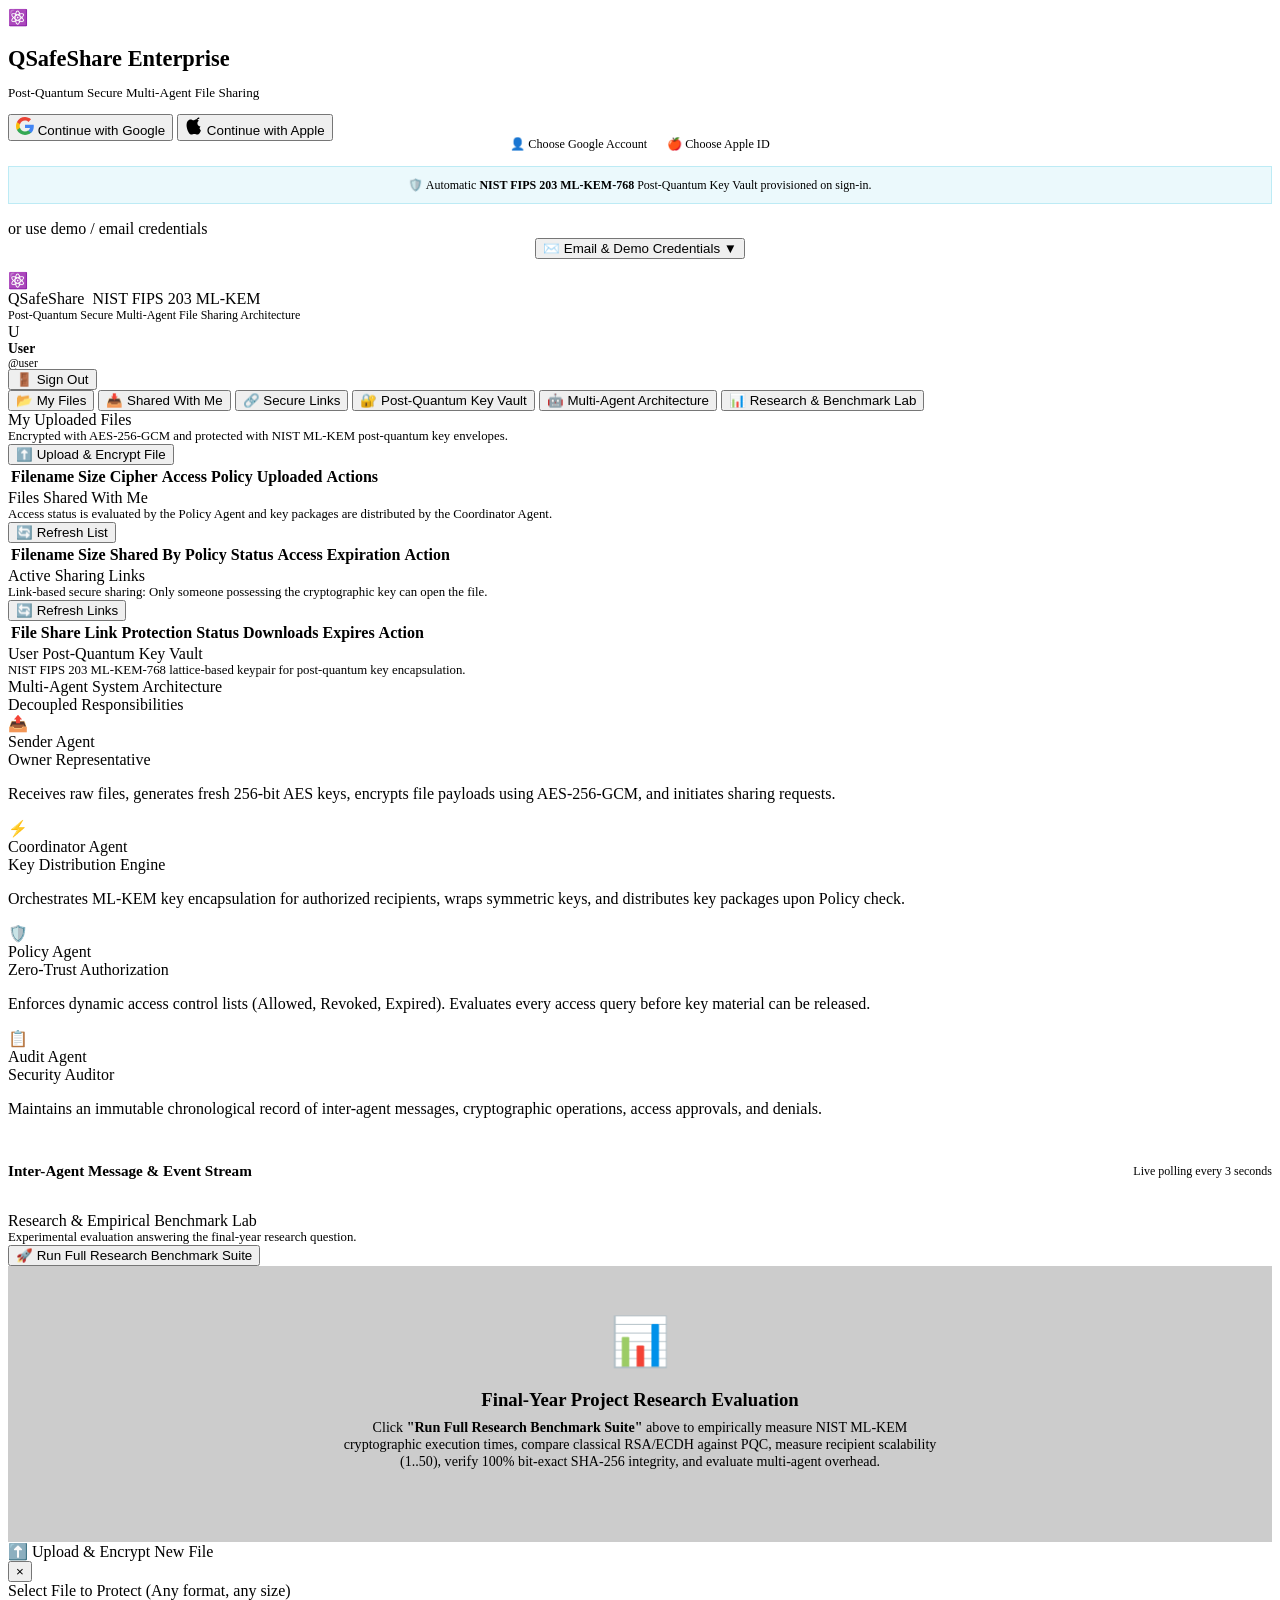
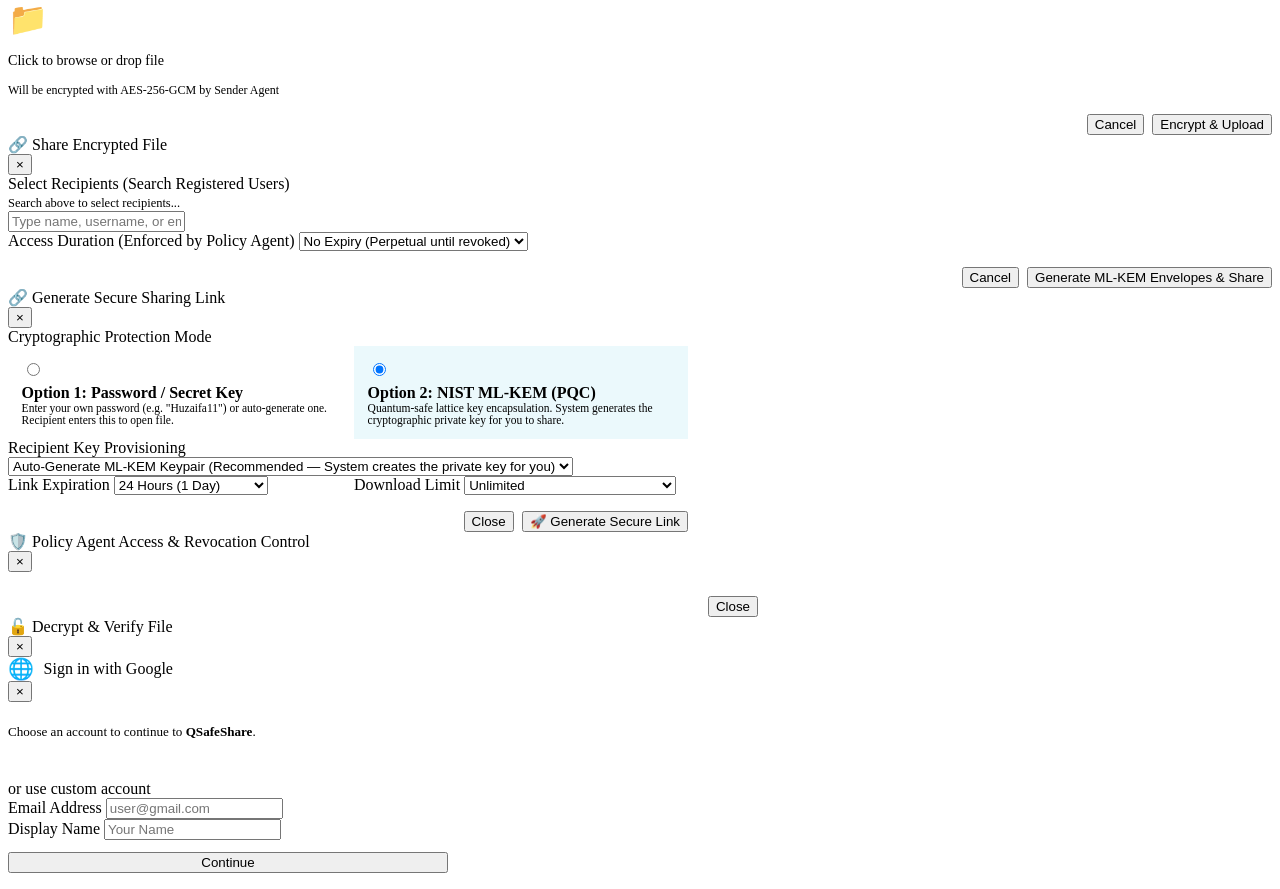
==== app/static/index.html @ 1618ec72 "feat: QSafeShare with Post-Quantum ML-KEM, Google & Apple Auth, and Vercel support" ====
<!DOCTYPE html>
<html lang="en">
<head>
  <meta charset="UTF-8">
  <meta name="viewport" content="width=device-width, initial-scale=1.0">
  <title>QSafeShare — Post-Quantum Secure Multi-Agent File Sharing</title>
  <link rel="stylesheet" href="/static/css/style.css">
  <link rel="preconnect" href="https://fonts.googleapis.com">
  <link rel="preconnect" href="https://fonts.gstatic.com" crossorigin>
  <link href="https://fonts.googleapis.com/css2?family=Inter:wght@400;500;600;700&family=JetBrains+Mono:wght@400;500;700&display=swap" rel="stylesheet">
</head>
<body>

  <!-- Toast Notification Container -->
  <div id="toastContainer" class="toast-container"></div>

  <!-- Real-World Authentication Modal / Screen -->
  <div id="authOverlay" class="auth-overlay">
    <div class="auth-card">
      <div class="auth-header">
        <div class="auth-brand-icon">⚛️</div>
        <h2 style="font-size:1.4rem; font-weight:700; margin-bottom:0.25rem;">QSafeShare Enterprise</h2>
        <p style="font-size:0.82rem; color:var(--text-dim);">Post-Quantum Secure Multi-Agent File Sharing</p>
      </div>

      <!-- Primary Authentication: Google & Apple Sign-In -->
      <div class="oauth-buttons">
        <button type="button" class="btn-oauth btn-google" id="btnGoogleSignIn" onclick="handleDirectOAuth('google')">
          <svg width="18" height="18" viewBox="0 0 24 24">
            <path fill="#4285F4" d="M23.745 12.27c0-.7-.06-1.4-.19-2.07H12v4.51h6.6c-.29 1.52-1.14 2.82-2.4 3.68v3.05h3.88c2.27-2.09 3.665-5.17 3.665-9.17z"/>
            <path fill="#34A853" d="M12 24c3.24 0 5.95-1.08 7.93-2.91l-3.88-3.05c-1.08.72-2.45 1.16-4.05 1.16-3.12 0-5.77-2.1-6.72-4.93H1.25v3.15C3.26 21.36 7.33 24 12 24z"/>
            <path fill="#FBBC05" d="M5.28 14.27c-.25-.72-.38-1.49-.38-2.27s.13-1.55.38-2.27V6.58H1.25C.45 8.18 0 9.98 0 12s.45 3.82 1.25 5.42l4.03-3.15z"/>
            <path fill="#EA4335" d="M12 4.75c1.77 0 3.35.61 4.6 1.8l3.42-3.42C17.95 1.19 15.24 0 12 0 7.33 0 3.26 2.64 1.25 6.58l4.03 3.15c.95-2.83 3.6-4.98 6.72-4.98z"/>
          </svg>
          <span>Continue with Google</span>
        </button>

        <button type="button" class="btn-oauth btn-apple" id="btnAppleSignIn" onclick="handleDirectOAuth('apple')">
          <svg width="18" height="18" viewBox="0 0 170 170" fill="currentColor">
            <path d="M150.37 130.25c-2.45 5.66-5.35 10.87-8.71 15.66-4.58 6.53-8.33 11.05-11.22 13.56-4.48 4.12-9.28 6.23-14.42 6.35-3.69 0-8.14-1.05-13.32-3.18-5.19-2.12-9.97-3.17-14.34-3.17-4.58 0-9.49 1.05-14.75 3.17-5.26 2.13-9.5 3.24-12.74 3.35-4.35.13-9.16-1.9-14.42-6.08-3.7-3.05-7.62-7.85-11.77-14.4-6.41-10.13-11.36-21.57-14.85-34.33-3.48-12.75-5.23-24.81-5.23-36.19 0-14.7 3.59-26.87 10.77-36.5 7.18-9.63 16.32-14.51 27.42-14.64 4.58 0 9.8 1.2 15.67 3.6 5.88 2.4 9.47 3.66 10.78 3.78 1.74-.24 5.56-1.58 11.46-4.02 5.9-2.44 10.7-3.54 14.41-3.3 10.66.44 19.34 4.3 26.04 11.58-9.37 5.66-14.06 13.72-14.06 24.18 0 7.73 2.72 14.26 8.17 19.6 5.44 5.34 12.08 8.38 19.92 9.14-2.18 6.53-4.9 13.06-8.16 19.6zm-29.62-111.97c0 4.9-1.31 9.7-3.92 14.4-2.61 4.7-6.2 8.4-10.77 11.1-1.31-4.47-1.42-8.93-.33-13.39 1.1-4.46 3.16-8.71 6.1-12.74 3.05-4.14 6.64-7.29 10.78-9.47 4.14-2.18 8.05-3.37 11.75-3.59.54 4.47.54 9.03-.33 13.69z"/>
          </svg>
          <span>Continue with Apple</span>
        </button>
      </div>

      <div id="oauthMainStatus" style="display:none; font-size:0.8rem; text-align:center; margin-bottom:0.75rem; padding:0.4rem; border-radius:var(--radius-sm); background:rgba(6, 182, 212, 0.1);"></div>

      <div style="display:flex; justify-content:center; gap:1.25rem; font-size:0.76rem; margin-top:-0.25rem; margin-bottom:0.9rem;">
        <a href="javascript:void(0)" onclick="openOAuthModal('google')" style="color:var(--text-dim); text-decoration:none; border-bottom:1px dotted var(--text-dim);">👤 Choose Google Account</a>
        <a href="javascript:void(0)" onclick="openOAuthModal('apple')" style="color:var(--text-dim); text-decoration:none; border-bottom:1px dotted var(--text-dim);">🍎 Choose Apple ID</a>
      </div>

      <div style="background:rgba(6, 182, 212, 0.08); border:1px solid rgba(6, 182, 212, 0.2); border-radius:var(--radius-sm); padding:0.65rem; margin-bottom:1rem; font-size:0.75rem; color:var(--text-muted); text-align:center;">
        🛡️ Automatic <strong>NIST FIPS 203 ML-KEM-768</strong> Post-Quantum Key Vault provisioned on sign-in.
      </div>

      <div class="auth-divider">
        <span>or use demo / email credentials</span>
      </div>

      <div style="text-align:center; margin-bottom:0.75rem;">
        <button type="button" class="btn btn-secondary btn-sm" id="toggleEmailAuthBtn" onclick="toggleEmailAuthSection()">
          ✉️ Email & Demo Credentials ▼
        </button>
      </div>

      <!-- Collapsible Email / Demo Login Section -->
      <div id="emailAuthSection" style="display:none;">
        <div class="auth-tabs">
          <button type="button" class="auth-tab-btn active" id="authTabSignIn">Sign In</button>
          <button type="button" class="auth-tab-btn" id="authTabSignUp">Create Account</button>
        </div>

        <!-- Sign In Form -->
        <form id="signInForm">
          <div class="form-group">
            <label>Username or Email</label>
            <input type="text" id="loginUsername" class="form-control" placeholder="e.g. alice or user@domain.com" required autocomplete="username">
          </div>
          <div class="form-group">
            <label>Password</label>
            <input type="password" id="loginPassword" class="form-control" placeholder="••••••••••••" required autocomplete="current-password">
          </div>
          <div id="signInError" style="margin-bottom:1rem; font-size:0.82rem;"></div>
          <button type="submit" class="btn btn-primary" style="width:100%;">
            Sign In to Workspace
          </button>
        </form>

        <!-- Sign Up Form -->
        <form id="signUpForm" style="display:none;">
          <div class="form-group">
            <label>Full Name</label>
            <input type="text" id="regFullName" class="form-control" placeholder="e.g. Sarah Connor" required autocomplete="name">
          </div>
          <div class="form-group">
            <label>Username</label>
            <input type="text" id="regUsername" class="form-control" placeholder="e.g. sconnor" required autocomplete="username">
          </div>
          <div class="form-group">
            <label>Work Email</label>
            <input type="email" id="regEmail" class="form-control" placeholder="e.g. sarah@cyberdyne.org" required autocomplete="email">
          </div>
          <div class="form-group">
            <label>Password (Min. 6 characters)</label>
            <input type="password" id="regPassword" class="form-control" placeholder="••••••••••••" required autocomplete="new-password" minlength="6">
          </div>
          <div id="signUpError" style="margin-bottom:1rem; font-size:0.82rem;"></div>
          <button type="submit" class="btn btn-primary" style="width:100%;">
            Register & Generate PQ Keypair
          </button>
        </form>
      </div>
    </div>
  </div>

  <!-- Top Navigation Header -->
  <header>
    <div class="header-container">
      <div class="brand">
        <div class="brand-icon">⚛️</div>
        <div>
          <div style="display:flex; align-items:center; gap:0.5rem;">
            <span class="brand-title">QSafeShare</span>
            <span class="brand-badge">NIST FIPS 203 ML-KEM</span>
          </div>
          <div style="font-size:0.75rem; color:var(--text-dim);">Post-Quantum Secure Multi-Agent File Sharing Architecture</div>
        </div>
      </div>

      <div class="user-controls">
        <div class="user-profile-badge">
          <div class="user-avatar" id="activeAvatar">U</div>
          <div>
            <div style="font-weight:700; font-size:0.85rem;" id="activeUserName">User</div>
            <div style="font-size:0.72rem; color:var(--pqc-cyan);" id="activeUserRole">@user</div>
          </div>
        </div>
        <button class="btn btn-secondary btn-sm" id="btnSignOut" title="Sign out of current account">
          🚪 Sign Out
        </button>
      </div>
    </div>
  </header>

  <!-- Main Navigation Tabs -->
  <nav class="main-nav">
    <button class="nav-tab active" data-tab="my-files">
      📂 My Files
    </button>
    <button class="nav-tab" data-tab="shared-files">
      📥 Shared With Me
    </button>
    <button class="nav-tab" data-tab="active-links">
      🔗 Secure Links
    </button>
    <button class="nav-tab" data-tab="key-vault">
      🔐 Post-Quantum Key Vault
    </button>
    <button class="nav-tab" data-tab="agents">
      🤖 Multi-Agent Architecture
    </button>
    <button class="nav-tab" data-tab="benchmarks">
      📊 Research & Benchmark Lab
    </button>
  </nav>

  <!-- Main Container -->
  <main class="container">

    <!-- Tab 1: My Files -->
    <section class="tab-pane active" id="tab-my-files">
      <div class="card">
        <div class="card-header">
          <div>
            <div class="card-title">My Uploaded Files</div>
            <div style="font-size:0.8rem; color:var(--text-dim);">Encrypted with AES-256-GCM and protected with NIST ML-KEM post-quantum key envelopes.</div>
          </div>
          <button class="btn btn-primary" onclick="openUploadModal()">
            <span>⬆️</span> Upload & Encrypt File
          </button>
        </div>

        <div class="table-responsive">
          <table class="data-table">
            <thead>
              <tr>
                <th>Filename</th>
                <th>Size</th>
                <th>Cipher</th>
                <th>Access Policy</th>
                <th>Uploaded</th>
                <th>Actions</th>
              </tr>
            </thead>
            <tbody id="ownedFilesTableBody">
              <!-- Dynamically populated -->
            </tbody>
          </table>
        </div>
      </div>
    </section>

    <!-- Tab 2: Shared With Me -->
    <section class="tab-pane" id="tab-shared-files">
      <div class="card">
        <div class="card-header">
          <div>
            <div class="card-title">Files Shared With Me</div>
            <div style="font-size:0.8rem; color:var(--text-dim);">Access status is evaluated by the Policy Agent and key packages are distributed by the Coordinator Agent.</div>
          </div>
          <button class="btn btn-secondary btn-sm" onclick="loadSharedFiles()">
            🔄 Refresh List
          </button>
        </div>

        <div class="table-responsive">
          <table class="data-table">
            <thead>
              <tr>
                <th>Filename</th>
                <th>Size</th>
                <th>Shared By</th>
                <th>Policy Status</th>
                <th>Access Expiration</th>
                <th>Action</th>
              </tr>
            </thead>
            <tbody id="sharedFilesTableBody">
              <!-- Dynamically populated -->
            </tbody>
          </table>
        </div>
      </div>
    </section>

    <!-- Tab: Secure Links -->
    <section class="tab-pane" id="tab-active-links">
      <div class="card">
        <div class="card-header">
          <div>
            <div class="card-title">Active Sharing Links</div>
            <div style="font-size:0.8rem; color:var(--text-dim);">Link-based secure sharing: Only someone possessing the cryptographic key can open the file.</div>
          </div>
          <button class="btn btn-secondary btn-sm" onclick="loadMyLinks()">
            🔄 Refresh Links
          </button>
        </div>

        <div class="table-responsive">
          <table class="data-table">
            <thead>
              <tr>
                <th>File</th>
                <th>Share Link</th>
                <th>Protection</th>
                <th>Status</th>
                <th>Downloads</th>
                <th>Expires</th>
                <th>Action</th>
              </tr>
            </thead>
            <tbody id="myLinksTableBody">
              <!-- Dynamically populated -->
            </tbody>
          </table>
        </div>
      </div>
    </section>

    <!-- Tab 3: Key Vault -->
    <section class="tab-pane" id="tab-key-vault">
      <div class="card">
        <div class="card-header">
          <div>
            <div class="card-title">User Post-Quantum Key Vault</div>
            <div style="font-size:0.8rem; color:var(--text-dim);">NIST FIPS 203 ML-KEM-768 lattice-based keypair for post-quantum key encapsulation.</div>
          </div>
        </div>

        <div id="vaultContentContainer">
          <!-- Populated by crypto_vault.js -->
        </div>
      </div>
    </section>

    <!-- Tab 4: Multi-Agent Architecture -->
    <section class="tab-pane" id="tab-agents">
      <div class="card">
        <div class="card-header">
          <div class="card-title">Multi-Agent System Architecture</div>
          <span class="badge badge-pqc">Decoupled Responsibilities</span>
        </div>

        <!-- 4 Agent Nodes Visualizer -->
        <div class="agent-flow">
          <!-- 1. Sender Agent -->
          <div class="agent-node agent-sender">
            <div class="agent-node-header">
              <div class="agent-avatar">📤</div>
              <div>
                <div class="agent-node-title">Sender Agent</div>
                <div class="agent-node-role">Owner Representative</div>
              </div>
            </div>
            <p>Receives raw files, generates fresh 256-bit AES keys, encrypts file payloads using AES-256-GCM, and initiates sharing requests.</p>
          </div>

          <!-- 2. Coordinator Agent -->
          <div class="agent-node agent-coord">
            <div class="agent-node-header">
              <div class="agent-avatar">⚡</div>
              <div>
                <div class="agent-node-title">Coordinator Agent</div>
                <div class="agent-node-role">Key Distribution Engine</div>
              </div>
            </div>
            <p>Orchestrates ML-KEM key encapsulation for authorized recipients, wraps symmetric keys, and distributes key packages upon Policy check.</p>
          </div>

          <!-- 3. Policy Agent -->
          <div class="agent-node agent-policy">
            <div class="agent-node-header">
              <div class="agent-avatar">🛡️</div>
              <div>
                <div class="agent-node-title">Policy Agent</div>
                <div class="agent-node-role">Zero-Trust Authorization</div>
              </div>
            </div>
            <p>Enforces dynamic access control lists (Allowed, Revoked, Expired). Evaluates every access query before key material can be released.</p>
          </div>

          <!-- 4. Audit Agent -->
          <div class="agent-node agent-audit">
            <div class="agent-node-header">
              <div class="agent-avatar">📋</div>
              <div>
                <div class="agent-node-title">Audit Agent</div>
                <div class="agent-node-role">Security Auditor</div>
              </div>
            </div>
            <p>Maintains an immutable chronological record of inter-agent messages, cryptographic operations, access approvals, and denials.</p>
          </div>
        </div>

        <!-- Live Inter-Agent Activity Stream -->
        <div style="margin-top:1.5rem;">
          <div style="display:flex; justify-content:space-between; align-items:center; margin-bottom:0.75rem;">
            <h4 style="font-size:0.95rem; font-weight:600;">Inter-Agent Message & Event Stream</h4>
            <span style="font-size:0.75rem; color:var(--text-dim);">Live polling every 3 seconds</span>
          </div>
          <div class="log-stream" id="liveAuditStream">
            <!-- Dynamically populated -->
          </div>
        </div>
      </div>
    </section>

    <!-- Tab 5: Research & Benchmarks Lab -->
    <section class="tab-pane" id="tab-benchmarks">
      <div class="card">
        <div class="card-header">
          <div>
            <div class="card-title">Research & Empirical Benchmark Lab</div>
            <div style="font-size:0.8rem; color:var(--text-dim);">Experimental evaluation answering the final-year research question.</div>
          </div>
          <button class="btn btn-primary" id="btnRunAllBenchmarks" onclick="BenchmarkModule.runAllExperiments()">
            🚀 Run Full Research Benchmark Suite
          </button>
        </div>

        <div id="benchmarkResultsArea">
          <div style="text-align:center; padding:3rem; background:rgba(0,0,0,0.2); border-radius:var(--radius-md);">
            <div style="font-size:3rem; margin-bottom:1rem;">📊</div>
            <h3 style="margin-bottom:0.5rem;">Final-Year Project Research Evaluation</h3>
            <p style="color:var(--text-muted); max-width:600px; margin:0 auto 1.5rem auto; font-size:0.88rem;">
              Click <strong>"Run Full Research Benchmark Suite"</strong> above to empirically measure NIST ML-KEM cryptographic execution times, compare classical RSA/ECDH against PQC, measure recipient scalability (1..50), verify 100% bit-exact SHA-256 integrity, and evaluate multi-agent overhead.
            </p>
          </div>
        </div>
      </div>
    </section>

  </main>

  <!-- Upload Modal -->
  <div class="modal-backdrop" id="uploadModal">
    <div class="modal">
      <div class="modal-header">
        <div class="modal-title">⬆️ Upload & Encrypt New File</div>
        <button class="close-btn">&times;</button>
      </div>
      <form id="uploadFileForm">
        <div class="form-group">
          <label>Select File to Protect (Any format, any size)</label>
          <div class="drop-zone" onclick="document.getElementById('fileInput').click()">
            <div style="font-size:2rem; margin-bottom:0.5rem;">📁</div>
            <p style="font-size:0.88rem; color:var(--text-main);">Click to browse or drop file</p>
            <p style="font-size:0.75rem; color:var(--text-dim);">Will be encrypted with AES-256-GCM by Sender Agent</p>
            <input type="file" id="fileInput" style="display:none;">
          </div>
        </div>
        <div id="uploadStatusMsg" style="margin-bottom:1rem; font-size:0.85rem;"></div>
        <div style="display:flex; justify-content:flex-end; gap:0.5rem;">
          <button type="button" class="btn btn-secondary modal-cancel">Cancel</button>
          <button type="submit" class="btn btn-primary">Encrypt & Upload</button>
        </div>
      </form>
    </div>
  </div>

  <!-- Share Modal with Real User Search -->
  <div class="modal-backdrop" id="shareModal">
    <div class="modal">
      <div class="modal-header">
        <div>
          <div class="modal-title">🔗 Share Encrypted File</div>
          <div style="font-size:0.78rem; color:var(--text-dim);" id="shareModalFileName"></div>
        </div>
        <button class="close-btn">&times;</button>
      </div>
      <form id="shareFileForm">
        <div class="form-group">
          <label>Select Recipients (Search Registered Users)</label>
          <div class="recipient-picker">
            <div class="recipient-tags" id="selectedRecipientTags">
              <span style="font-size:0.78rem; color:var(--text-dim);">Search above to select recipients...</span>
            </div>
            <input type="text" id="recipientSearchInput" class="form-control" placeholder="Type name, username, or email to search..." autocomplete="off">
            <div class="recipient-search-results" id="recipientSearchResults"></div>
          </div>
        </div>
        <div class="form-group">
          <label>Access Duration (Enforced by Policy Agent)</label>
          <select id="shareExpirySelect" class="form-control">
            <option value="">No Expiry (Perpetual until revoked)</option>
            <option value="1">1 Hour</option>
            <option value="24">24 Hours (1 Day)</option>
            <option value="72">3 Days (72 Hours)</option>
            <option value="168">7 Days (1 Week)</option>
            <option value="720">30 Days (1 Month)</option>
          </select>
        </div>
        <div id="shareStatusMsg" style="margin-bottom:1rem; font-size:0.85rem;"></div>
        <div style="display:flex; justify-content:flex-end; gap:0.5rem;">
          <button type="button" class="btn btn-secondary modal-cancel">Cancel</button>
          <button type="submit" class="btn btn-primary">Generate ML-KEM Envelopes & Share</button>
        </div>
      </form>
    </div>
  </div>

  <!-- Generate Secure Link Modal -->
  <div class="modal-backdrop" id="createLinkModal">
    <div class="modal" style="max-width:680px;">
      <div class="modal-header">
        <div>
          <div class="modal-title">🔗 Generate Secure Sharing Link</div>
          <div style="font-size:0.78rem; color:var(--text-dim);" id="createLinkFileName"></div>
        </div>
        <button class="close-btn">&times;</button>
      </div>
      <form id="createLinkForm">
        <div class="form-group">
          <label>Cryptographic Protection Mode</label>
          <div style="display:grid; grid-template-columns: 1fr 1fr; gap:0.75rem;">
            <label id="modeCardSecret" style="border:1px solid var(--border-color); border-radius:var(--radius-md); padding:0.85rem; cursor:pointer; background:var(--bg-secondary);">
              <input type="radio" name="linkProtectionMode" value="SECRET_KEY" onchange="toggleLinkProtectionMode(this.value)">
              <strong style="color:var(--text-main); display:block; margin-top:0.25rem;">Option 1: Password / Secret Key</strong>
              <span style="font-size:0.72rem; color:var(--text-muted); display:block;">Enter your own password (e.g. "Huzaifa11") or auto-generate one. Recipient enters this to open file.</span>
            </label>

            <label id="modeCardMlkem" style="border:1px solid var(--pqc-cyan); border-radius:var(--radius-md); padding:0.85rem; cursor:pointer; background:rgba(6, 182, 212, 0.08);">
              <input type="radio" name="linkProtectionMode" value="ML_KEM" checked onchange="toggleLinkProtectionMode(this.value)">
              <strong style="color:var(--pqc-cyan); display:block; margin-top:0.25rem;">Option 2: NIST ML-KEM (PQC)</strong>
              <span style="font-size:0.72rem; color:var(--text-muted); display:block;">Quantum-safe lattice key encapsulation. System generates the cryptographic private key for you to share.</span>
            </label>
          </div>
        </div>

        <!-- ML-KEM Options -->
        <div id="mlkemLinkOptions" class="form-group">
          <label>Recipient Key Provisioning</label>
          <select id="mlkemKeyProvisionSelect" class="form-control" onchange="toggleMlkemKeyInput(this.value)">
            <option value="auto">Auto-Generate ML-KEM Keypair (Recommended — System creates the private key for you)</option>
            <option value="custom">Paste Recipient's ML-KEM-768 Public Key (PEM Certificate only)</option>
          </select>
          <div id="customPubkeyArea" style="display:none; margin-top:0.6rem;">
            <div style="background:rgba(244, 63, 94, 0.08); border:1px solid rgba(244, 63, 94, 0.3); border-radius:var(--radius-sm); padding:0.6rem 0.8rem; font-size:0.75rem; color:var(--text-muted); margin-bottom:0.5rem;">
              ⚠️ <strong>Note:</strong> This field is <em>strictly</em> for cryptographic <strong>NIST ML-KEM PEM certificates</strong> (starting with <code>-----BEGIN PUBLIC KEY-----</code>).
              If you want to set your own password (like <em>"Huzaifa11"</em>), select <strong>Option 1: Password / Secret Key</strong> above!
            </div>
            <textarea id="customRecipientPubkey" class="form-control" rows="4" placeholder="-----BEGIN PUBLIC KEY-----&#10;Paste recipient's NIST ML-KEM-768 PEM public key block here...&#10;-----END PUBLIC KEY-----" style="font-family:var(--font-mono); font-size:0.75rem;"></textarea>
          </div>
        </div>

        <!-- Secret Key Options -->
        <div id="secretKeyLinkOptions" class="form-group" style="display:none;">
          <label>Set File Password / Secret Key</label>
          <div style="display:flex; gap:0.5rem;">
            <input type="text" id="customSecretKeyInput" class="form-control" placeholder="Enter password (e.g. Huzaifa11) or click Generate" style="font-family:var(--font-mono);">
            <button type="button" class="btn btn-secondary btn-sm" onclick="generateRandomPassphrase()">🎲 Generate</button>
          </div>
          <small style="color:var(--text-dim); font-size:0.72rem; margin-top:0.25rem; display:block;">
            Recipients will need to enter this exact password when opening your shared link.
          </small>
        </div>

        <div style="display:grid; grid-template-columns: 1fr 1fr; gap:0.75rem;">
          <div class="form-group">
            <label>Link Expiration</label>
            <select id="linkExpirySelect" class="form-control">
              <option value="24">24 Hours (1 Day)</option>
              <option value="1">1 Hour</option>
              <option value="72">3 Days</option>
              <option value="168">7 Days</option>
              <option value="720">30 Days</option>
              <option value="">Never (Until Revoked)</option>
            </select>
          </div>
          <div class="form-group">
            <label>Download Limit</label>
            <select id="linkMaxDownloadsSelect" class="form-control">
              <option value="">Unlimited</option>
              <option value="1">1 Download (Burn after reading)</option>
              <option value="5">5 Downloads</option>
              <option value="10">10 Downloads</option>
            </select>
          </div>
        </div>

        <div id="linkGeneratedResultArea" style="display:none; margin-top:1rem;"></div>

        <div style="display:flex; justify-content:flex-end; gap:0.5rem; margin-top:1rem;">
          <button type="button" class="btn btn-secondary modal-cancel">Close</button>
          <button type="submit" id="btnSubmitCreateLink" class="btn btn-primary">🚀 Generate Secure Link</button>
        </div>
      </form>
    </div>
  </div>

  <!-- Policy / Revocation Modal -->
  <div class="modal-backdrop" id="policyModal">
    <div class="modal" style="max-width:750px;">
      <div class="modal-header">
        <div>
          <div class="modal-title">🛡️ Policy Agent Access & Revocation Control</div>
          <div style="font-size:0.78rem; color:var(--text-dim);" id="policyModalFileName"></div>
        </div>
        <button class="close-btn">&times;</button>
      </div>
      <div id="policyListContainer">
        <!-- Populated dynamically -->
      </div>
      <div style="margin-top:1.5rem; display:flex; justify-content:flex-end;">
        <button type="button" class="btn btn-secondary modal-cancel">Close</button>
      </div>
    </div>
  </div>

  <!-- Decrypt / Download Modal -->
  <div class="modal-backdrop" id="decryptModal">
    <div class="modal" style="max-width:650px;">
      <div class="modal-header">
        <div class="modal-title">🔓 Decrypt & Verify File</div>
        <button class="close-btn">&times;</button>
      </div>
      <div id="decryptModalContent">
        <!-- Populated dynamically -->
      </div>
    </div>
  </div>

  <!-- OAuth Provider Sign-In Modal (Google / Apple) -->
  <div class="modal-backdrop" id="oauthModal">
    <div class="modal" style="max-width:440px;">
      <div class="modal-header">
        <div style="display:flex; align-items:center; gap:0.6rem;">
          <div id="oauthModalIcon" style="font-size:1.3rem;">🌐</div>
          <div class="modal-title" id="oauthModalTitle">Sign in with Google</div>
        </div>
        <button class="close-btn">&times;</button>
      </div>

      <div style="padding:0.5rem 0;">
        <p style="font-size:0.82rem; color:var(--text-muted); margin-bottom:1.25rem;" id="oauthModalDescription">
          Choose an account to continue to <strong>QSafeShare</strong>.
        </p>

        <!-- Quick 1-Click Profile Selection -->
        <div id="oauthQuickProfiles" style="display:flex; flex-direction:column; gap:0.6rem; margin-bottom:1.25rem;">
          <!-- Populated dynamically -->
        </div>

        <div class="auth-divider">
          <span>or use custom account</span>
        </div>

        <form id="oauthCustomForm" onsubmit="handleOAuthCustomSubmit(event)">
          <div class="form-group">
            <label id="oauthEmailLabel">Email Address</label>
            <input type="email" id="oauthCustomEmail" class="form-control" placeholder="user@gmail.com" required autocomplete="email">
          </div>
          <div class="form-group">
            <label>Display Name</label>
            <input type="text" id="oauthCustomName" class="form-control" placeholder="Your Name" autocomplete="name">
          </div>
          <div id="oauthErrorMsg" style="margin-bottom:0.75rem; font-size:0.8rem; color:var(--accent-rose);"></div>
          <button type="submit" class="btn btn-primary" id="btnSubmitOAuth" style="width:100%;">
            Continue
          </button>
        </form>
      </div>
    </div>
  </div>

  <!-- Scripts -->
  <script src="/static/js/app.js"></script>
  <script src="/static/js/crypto_vault.js"></script>
  <script src="/static/js/benchmarks.js"></script>
</body>
</html>
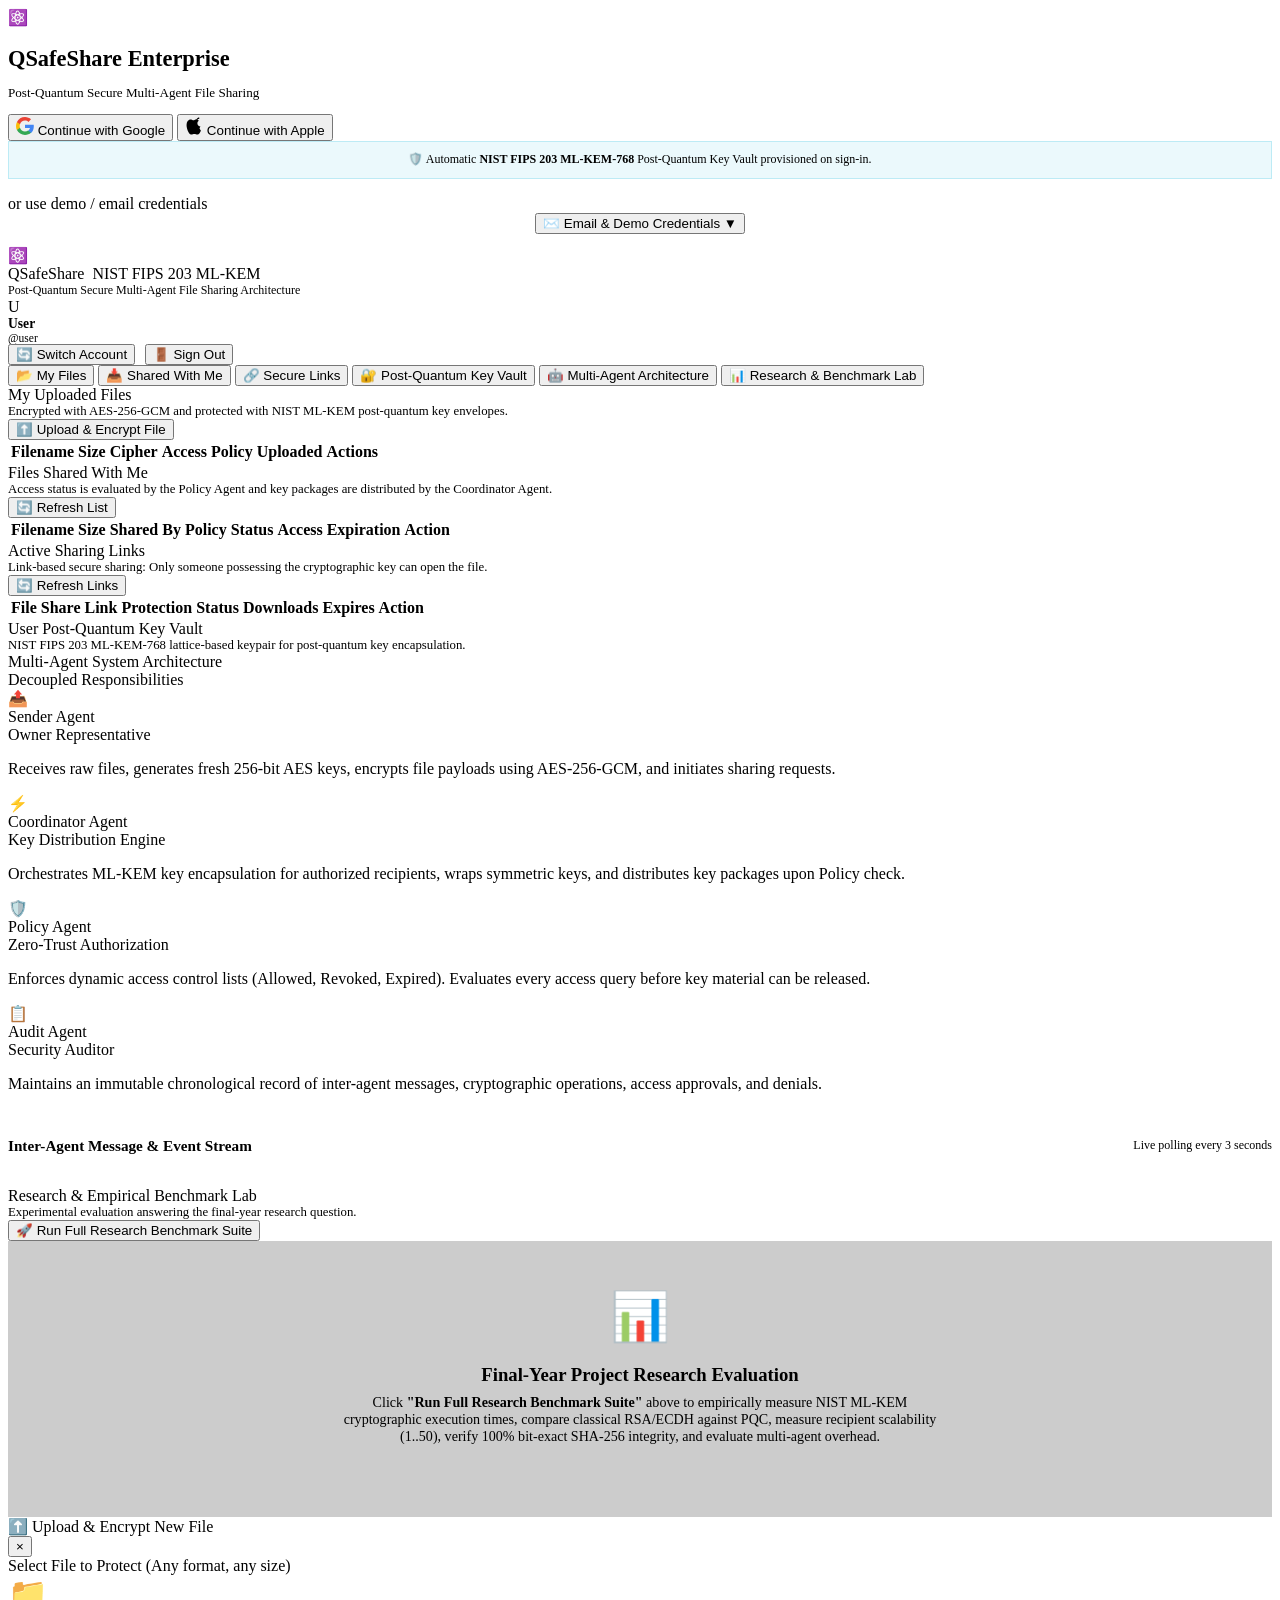
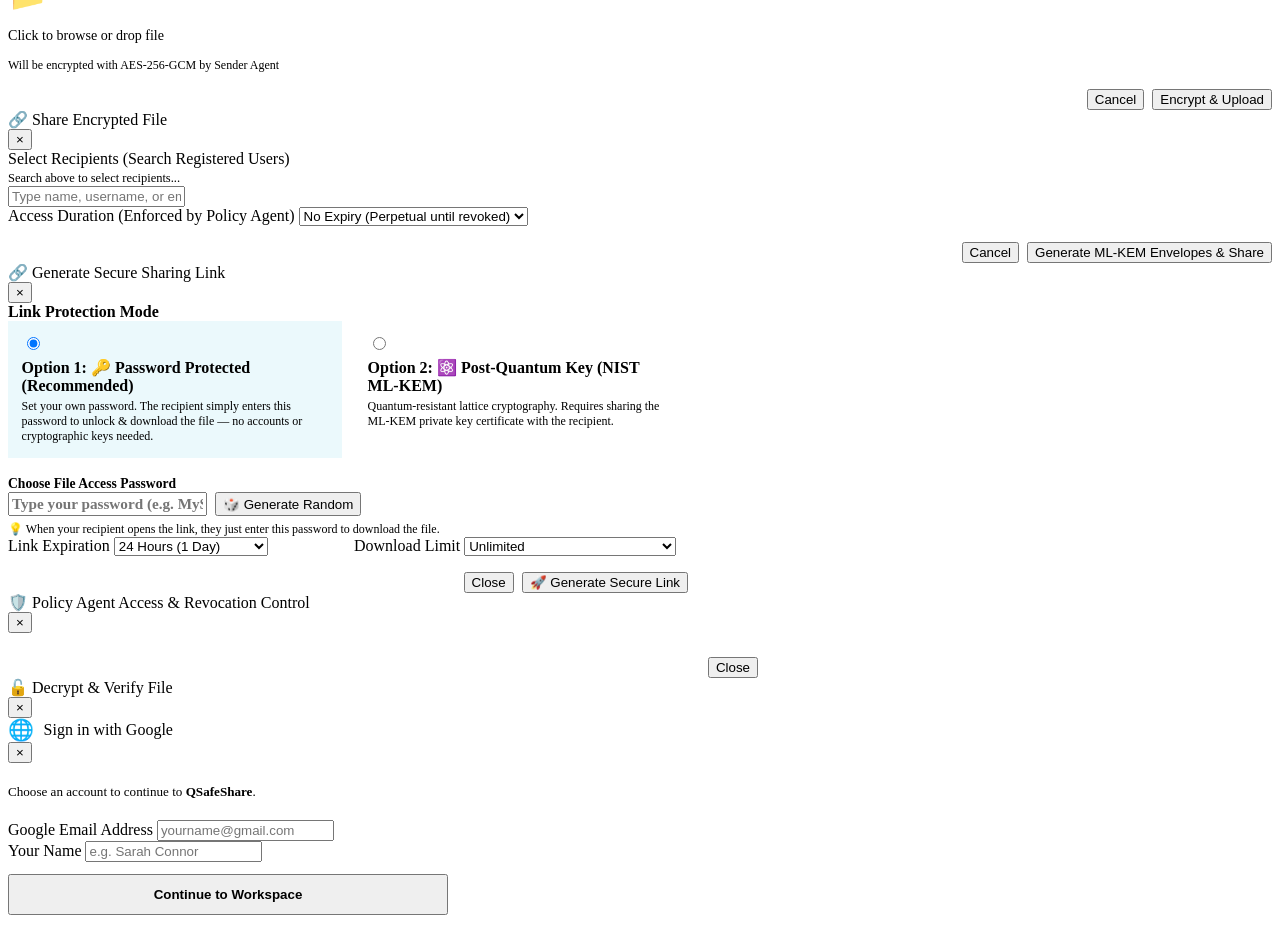
==== commit 04053003: "feat: custom Google/Apple email authentication and simplified password link sharing" ====
--- a/app/static/index.html
+++ b/app/static/index.html
@@ -25,7 +25,7 @@
 
       <!-- Primary Authentication: Google & Apple Sign-In -->
       <div class="oauth-buttons">
-        <button type="button" class="btn-oauth btn-google" id="btnGoogleSignIn" onclick="handleDirectOAuth('google')">
+        <button type="button" class="btn-oauth btn-google" id="btnGoogleSignIn" onclick="openOAuthModal('google')">
           <svg width="18" height="18" viewBox="0 0 24 24">
             <path fill="#4285F4" d="M23.745 12.27c0-.7-.06-1.4-.19-2.07H12v4.51h6.6c-.29 1.52-1.14 2.82-2.4 3.68v3.05h3.88c2.27-2.09 3.665-5.17 3.665-9.17z"/>
             <path fill="#34A853" d="M12 24c3.24 0 5.95-1.08 7.93-2.91l-3.88-3.05c-1.08.72-2.45 1.16-4.05 1.16-3.12 0-5.77-2.1-6.72-4.93H1.25v3.15C3.26 21.36 7.33 24 12 24z"/>
@@ -35,7 +35,7 @@
           <span>Continue with Google</span>
         </button>
 
-        <button type="button" class="btn-oauth btn-apple" id="btnAppleSignIn" onclick="handleDirectOAuth('apple')">
+        <button type="button" class="btn-oauth btn-apple" id="btnAppleSignIn" onclick="openOAuthModal('apple')">
           <svg width="18" height="18" viewBox="0 0 170 170" fill="currentColor">
             <path d="M150.37 130.25c-2.45 5.66-5.35 10.87-8.71 15.66-4.58 6.53-8.33 11.05-11.22 13.56-4.48 4.12-9.28 6.23-14.42 6.35-3.69 0-8.14-1.05-13.32-3.18-5.19-2.12-9.97-3.17-14.34-3.17-4.58 0-9.49 1.05-14.75 3.17-5.26 2.13-9.5 3.24-12.74 3.35-4.35.13-9.16-1.9-14.42-6.08-3.7-3.05-7.62-7.85-11.77-14.4-6.41-10.13-11.36-21.57-14.85-34.33-3.48-12.75-5.23-24.81-5.23-36.19 0-14.7 3.59-26.87 10.77-36.5 7.18-9.63 16.32-14.51 27.42-14.64 4.58 0 9.8 1.2 15.67 3.6 5.88 2.4 9.47 3.66 10.78 3.78 1.74-.24 5.56-1.58 11.46-4.02 5.9-2.44 10.7-3.54 14.41-3.3 10.66.44 19.34 4.3 26.04 11.58-9.37 5.66-14.06 13.72-14.06 24.18 0 7.73 2.72 14.26 8.17 19.6 5.44 5.34 12.08 8.38 19.92 9.14-2.18 6.53-4.9 13.06-8.16 19.6zm-29.62-111.97c0 4.9-1.31 9.7-3.92 14.4-2.61 4.7-6.2 8.4-10.77 11.1-1.31-4.47-1.42-8.93-.33-13.39 1.1-4.46 3.16-8.71 6.1-12.74 3.05-4.14 6.64-7.29 10.78-9.47 4.14-2.18 8.05-3.37 11.75-3.59.54 4.47.54 9.03-.33 13.69z"/>
           </svg>
@@ -44,11 +44,6 @@
       </div>
 
       <div id="oauthMainStatus" style="display:none; font-size:0.8rem; text-align:center; margin-bottom:0.75rem; padding:0.4rem; border-radius:var(--radius-sm); background:rgba(6, 182, 212, 0.1);"></div>
-
-      <div style="display:flex; justify-content:center; gap:1.25rem; font-size:0.76rem; margin-top:-0.25rem; margin-bottom:0.9rem;">
-        <a href="javascript:void(0)" onclick="openOAuthModal('google')" style="color:var(--text-dim); text-decoration:none; border-bottom:1px dotted var(--text-dim);">👤 Choose Google Account</a>
-        <a href="javascript:void(0)" onclick="openOAuthModal('apple')" style="color:var(--text-dim); text-decoration:none; border-bottom:1px dotted var(--text-dim);">🍎 Choose Apple ID</a>
-      </div>
 
       <div style="background:rgba(6, 182, 212, 0.08); border:1px solid rgba(6, 182, 212, 0.2); border-radius:var(--radius-sm); padding:0.65rem; margin-bottom:1rem; font-size:0.75rem; color:var(--text-muted); text-align:center;">
         🛡️ Automatic <strong>NIST FIPS 203 ML-KEM-768</strong> Post-Quantum Key Vault provisioned on sign-in.
@@ -136,6 +131,9 @@
             <div style="font-size:0.72rem; color:var(--pqc-cyan);" id="activeUserRole">@user</div>
           </div>
         </div>
+        <button class="btn btn-secondary btn-sm" id="btnSwitchAccount" onclick="switchAccount()" title="Switch to another user or sign in with another account" style="margin-right:0.35rem;">
+          🔄 Switch Account
+        </button>
         <button class="btn btn-secondary btn-sm" id="btnSignOut" title="Sign out of current account">
           🚪 Sign Out
         </button>
@@ -462,48 +460,44 @@
       </div>
       <form id="createLinkForm">
         <div class="form-group">
-          <label>Cryptographic Protection Mode</label>
+          <label style="font-weight:600;">Link Protection Mode</label>
           <div style="display:grid; grid-template-columns: 1fr 1fr; gap:0.75rem;">
-            <label id="modeCardSecret" style="border:1px solid var(--border-color); border-radius:var(--radius-md); padding:0.85rem; cursor:pointer; background:var(--bg-secondary);">
-              <input type="radio" name="linkProtectionMode" value="SECRET_KEY" onchange="toggleLinkProtectionMode(this.value)">
-              <strong style="color:var(--text-main); display:block; margin-top:0.25rem;">Option 1: Password / Secret Key</strong>
-              <span style="font-size:0.72rem; color:var(--text-muted); display:block;">Enter your own password (e.g. "Huzaifa11") or auto-generate one. Recipient enters this to open file.</span>
+            <label id="modeCardSecret" style="border:1px solid var(--pqc-cyan); border-radius:var(--radius-md); padding:0.85rem; cursor:pointer; background:rgba(6, 182, 212, 0.08);">
+              <input type="radio" name="linkProtectionMode" value="SECRET_KEY" checked onchange="toggleLinkProtectionMode(this.value)">
+              <strong style="color:var(--pqc-cyan); display:block; margin-top:0.25rem;">Option 1: 🔑 Password Protected (Recommended)</strong>
+              <span style="font-size:0.75rem; color:var(--text-muted); display:block; margin-top:0.25rem;">Set your own password. The recipient simply enters this password to unlock & download the file — no accounts or cryptographic keys needed.</span>
             </label>
 
-            <label id="modeCardMlkem" style="border:1px solid var(--pqc-cyan); border-radius:var(--radius-md); padding:0.85rem; cursor:pointer; background:rgba(6, 182, 212, 0.08);">
-              <input type="radio" name="linkProtectionMode" value="ML_KEM" checked onchange="toggleLinkProtectionMode(this.value)">
-              <strong style="color:var(--pqc-cyan); display:block; margin-top:0.25rem;">Option 2: NIST ML-KEM (PQC)</strong>
-              <span style="font-size:0.72rem; color:var(--text-muted); display:block;">Quantum-safe lattice key encapsulation. System generates the cryptographic private key for you to share.</span>
+            <label id="modeCardMlkem" style="border:1px solid var(--border-color); border-radius:var(--radius-md); padding:0.85rem; cursor:pointer; background:var(--bg-secondary);">
+              <input type="radio" name="linkProtectionMode" value="ML_KEM" onchange="toggleLinkProtectionMode(this.value)">
+              <strong style="color:var(--text-main); display:block; margin-top:0.25rem;">Option 2: ⚛️ Post-Quantum Key (NIST ML-KEM)</strong>
+              <span style="font-size:0.75rem; color:var(--text-muted); display:block; margin-top:0.25rem;">Quantum-resistant lattice cryptography. Requires sharing the ML-KEM private key certificate with the recipient.</span>
             </label>
           </div>
         </div>
 
-        <!-- ML-KEM Options -->
-        <div id="mlkemLinkOptions" class="form-group">
-          <label>Recipient Key Provisioning</label>
+        <!-- Option 1: Secret Key / Password Options (Default) -->
+        <div id="secretKeyLinkOptions" class="form-group" style="display:block; margin-top:1rem;">
+          <label style="font-weight:600; color:var(--text-main); font-size:0.85rem;">Choose File Access Password</label>
+          <div style="display:flex; gap:0.5rem;">
+            <input type="text" id="customSecretKeyInput" class="form-control" placeholder="Type your password (e.g. MySecret123)" style="font-family:var(--font-mono); font-size:0.95rem; font-weight:600;">
+            <button type="button" class="btn btn-secondary btn-sm" onclick="generateRandomPassphrase()">🎲 Generate Random</button>
+          </div>
+          <small style="color:var(--text-dim); font-size:0.75rem; margin-top:0.35rem; display:block;">
+            💡 When your recipient opens the link, they just enter this password to download the file.
+          </small>
+        </div>
+
+        <!-- Option 2: ML-KEM Options -->
+        <div id="mlkemLinkOptions" class="form-group" style="display:none; margin-top:1rem;">
+          <label style="font-weight:600; color:var(--pqc-cyan); font-size:0.85rem;">Recipient Key Provisioning</label>
           <select id="mlkemKeyProvisionSelect" class="form-control" onchange="toggleMlkemKeyInput(this.value)">
-            <option value="auto">Auto-Generate ML-KEM Keypair (Recommended — System creates the private key for you)</option>
+            <option value="auto">Auto-Generate ML-KEM Keypair (System creates quantum-resistant private key)</option>
             <option value="custom">Paste Recipient's ML-KEM-768 Public Key (PEM Certificate only)</option>
           </select>
           <div id="customPubkeyArea" style="display:none; margin-top:0.6rem;">
-            <div style="background:rgba(244, 63, 94, 0.08); border:1px solid rgba(244, 63, 94, 0.3); border-radius:var(--radius-sm); padding:0.6rem 0.8rem; font-size:0.75rem; color:var(--text-muted); margin-bottom:0.5rem;">
-              ⚠️ <strong>Note:</strong> This field is <em>strictly</em> for cryptographic <strong>NIST ML-KEM PEM certificates</strong> (starting with <code>-----BEGIN PUBLIC KEY-----</code>).
-              If you want to set your own password (like <em>"Huzaifa11"</em>), select <strong>Option 1: Password / Secret Key</strong> above!
-            </div>
             <textarea id="customRecipientPubkey" class="form-control" rows="4" placeholder="-----BEGIN PUBLIC KEY-----&#10;Paste recipient's NIST ML-KEM-768 PEM public key block here...&#10;-----END PUBLIC KEY-----" style="font-family:var(--font-mono); font-size:0.75rem;"></textarea>
           </div>
-        </div>
-
-        <!-- Secret Key Options -->
-        <div id="secretKeyLinkOptions" class="form-group" style="display:none;">
-          <label>Set File Password / Secret Key</label>
-          <div style="display:flex; gap:0.5rem;">
-            <input type="text" id="customSecretKeyInput" class="form-control" placeholder="Enter password (e.g. Huzaifa11) or click Generate" style="font-family:var(--font-mono);">
-            <button type="button" class="btn btn-secondary btn-sm" onclick="generateRandomPassphrase()">🎲 Generate</button>
-          </div>
-          <small style="color:var(--text-dim); font-size:0.72rem; margin-top:0.25rem; display:block;">
-            Recipients will need to enter this exact password when opening your shared link.
-          </small>
         </div>
 
         <div style="display:grid; grid-template-columns: 1fr 1fr; gap:0.75rem;">
@@ -587,27 +581,31 @@
           Choose an account to continue to <strong>QSafeShare</strong>.
         </p>
 
-        <!-- Quick 1-Click Profile Selection -->
-        <div id="oauthQuickProfiles" style="display:flex; flex-direction:column; gap:0.6rem; margin-bottom:1.25rem;">
-          <!-- Populated dynamically -->
-        </div>
-
-        <div class="auth-divider">
-          <span>or use custom account</span>
+        <!-- Saved Accounts Section -->
+        <div id="oauthSavedSection" style="display:none; margin-bottom:1.25rem;">
+          <div style="font-size:0.75rem; font-weight:700; color:var(--text-dim); text-transform:uppercase; letter-spacing:0.05em; margin-bottom:0.5rem;">
+            Saved Accounts
+          </div>
+          <div id="oauthQuickProfiles" style="display:flex; flex-direction:column; gap:0.6rem;">
+            <!-- Populated dynamically -->
+          </div>
+          <div class="auth-divider" style="margin:1.25rem 0;">
+            <span>or use another account</span>
+          </div>
         </div>
 
         <form id="oauthCustomForm" onsubmit="handleOAuthCustomSubmit(event)">
           <div class="form-group">
-            <label id="oauthEmailLabel">Email Address</label>
-            <input type="email" id="oauthCustomEmail" class="form-control" placeholder="user@gmail.com" required autocomplete="email">
-          </div>
-          <div class="form-group">
-            <label>Display Name</label>
-            <input type="text" id="oauthCustomName" class="form-control" placeholder="Your Name" autocomplete="name">
+            <label id="oauthEmailLabel">Google Email Address</label>
+            <input type="email" id="oauthCustomEmail" class="form-control" placeholder="yourname@gmail.com" required autocomplete="email">
+          </div>
+          <div class="form-group">
+            <label id="oauthNameLabel">Your Name</label>
+            <input type="text" id="oauthCustomName" class="form-control" placeholder="e.g. Sarah Connor" required autocomplete="name">
           </div>
           <div id="oauthErrorMsg" style="margin-bottom:0.75rem; font-size:0.8rem; color:var(--accent-rose);"></div>
-          <button type="submit" class="btn btn-primary" id="btnSubmitOAuth" style="width:100%;">
-            Continue
+          <button type="submit" class="btn btn-primary" id="btnSubmitOAuth" style="width:100%; padding:0.7rem; font-weight:600;">
+            Continue to Workspace
           </button>
         </form>
       </div>
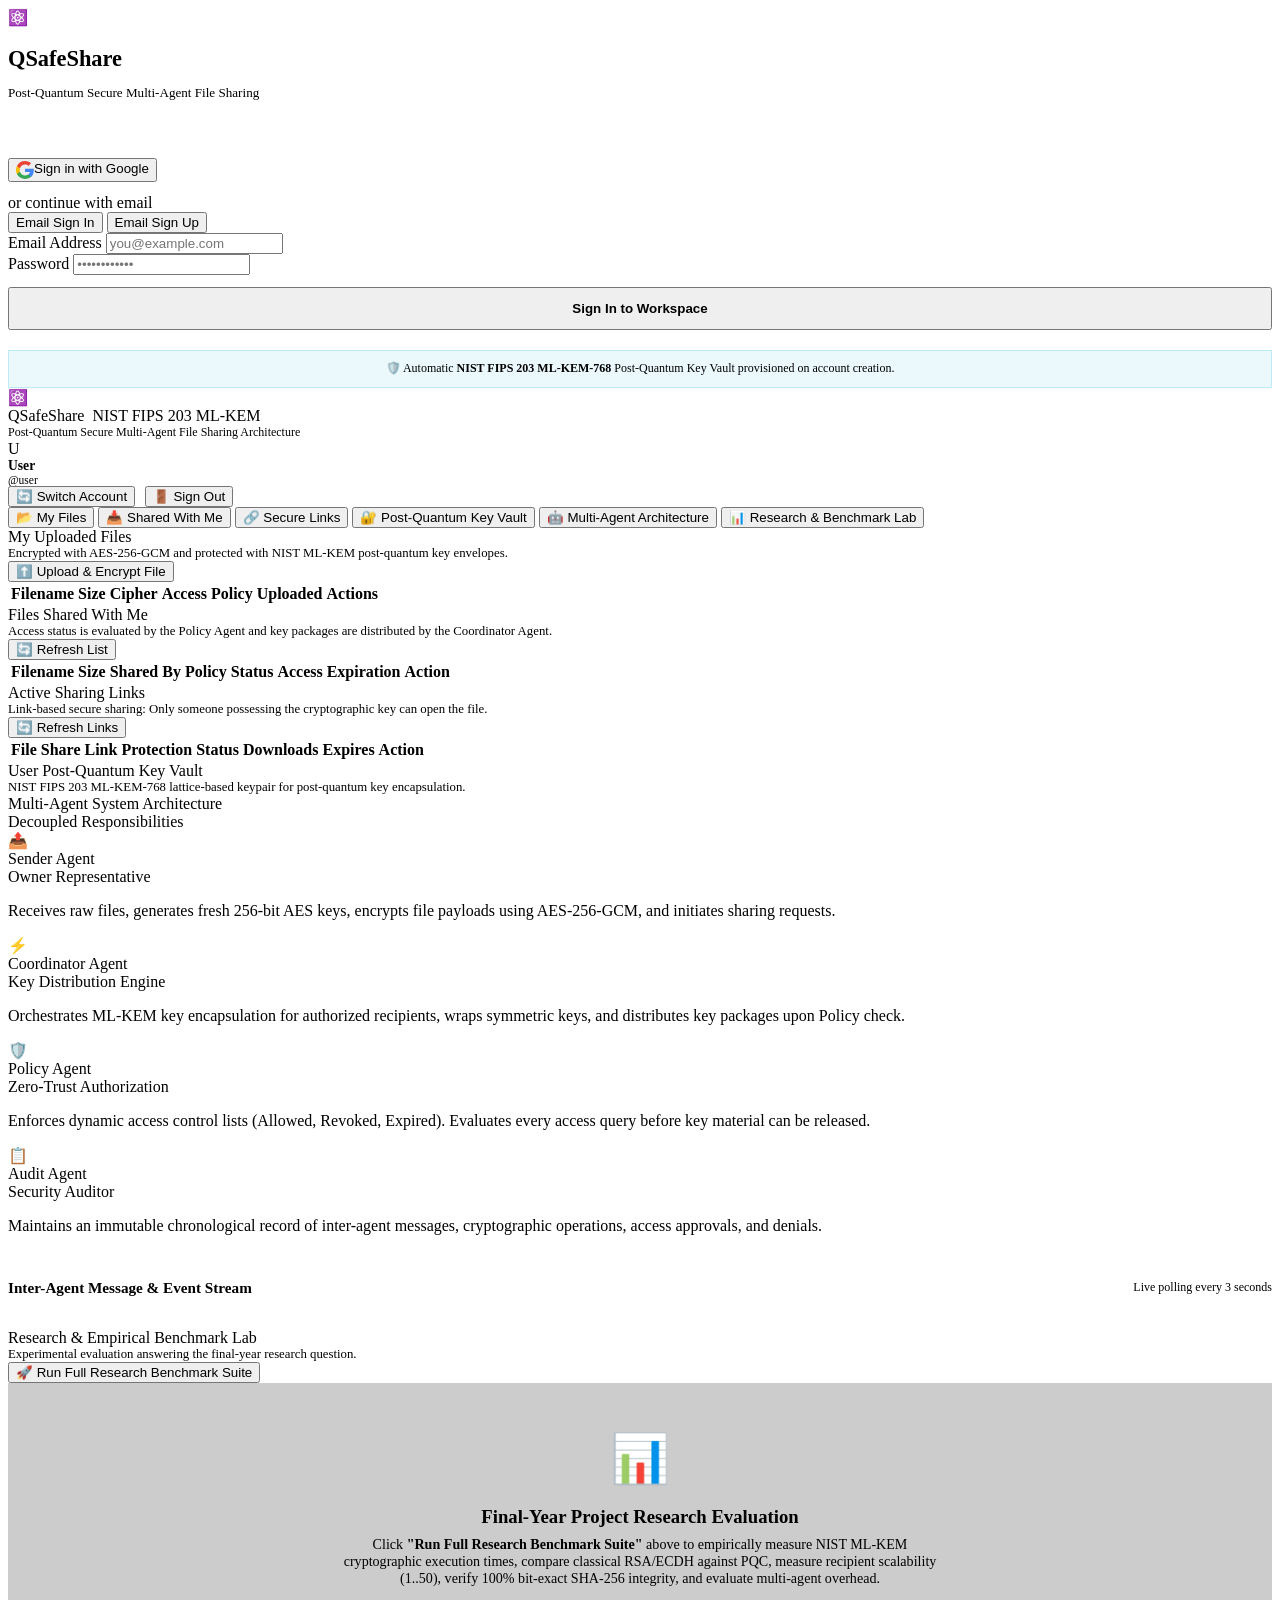
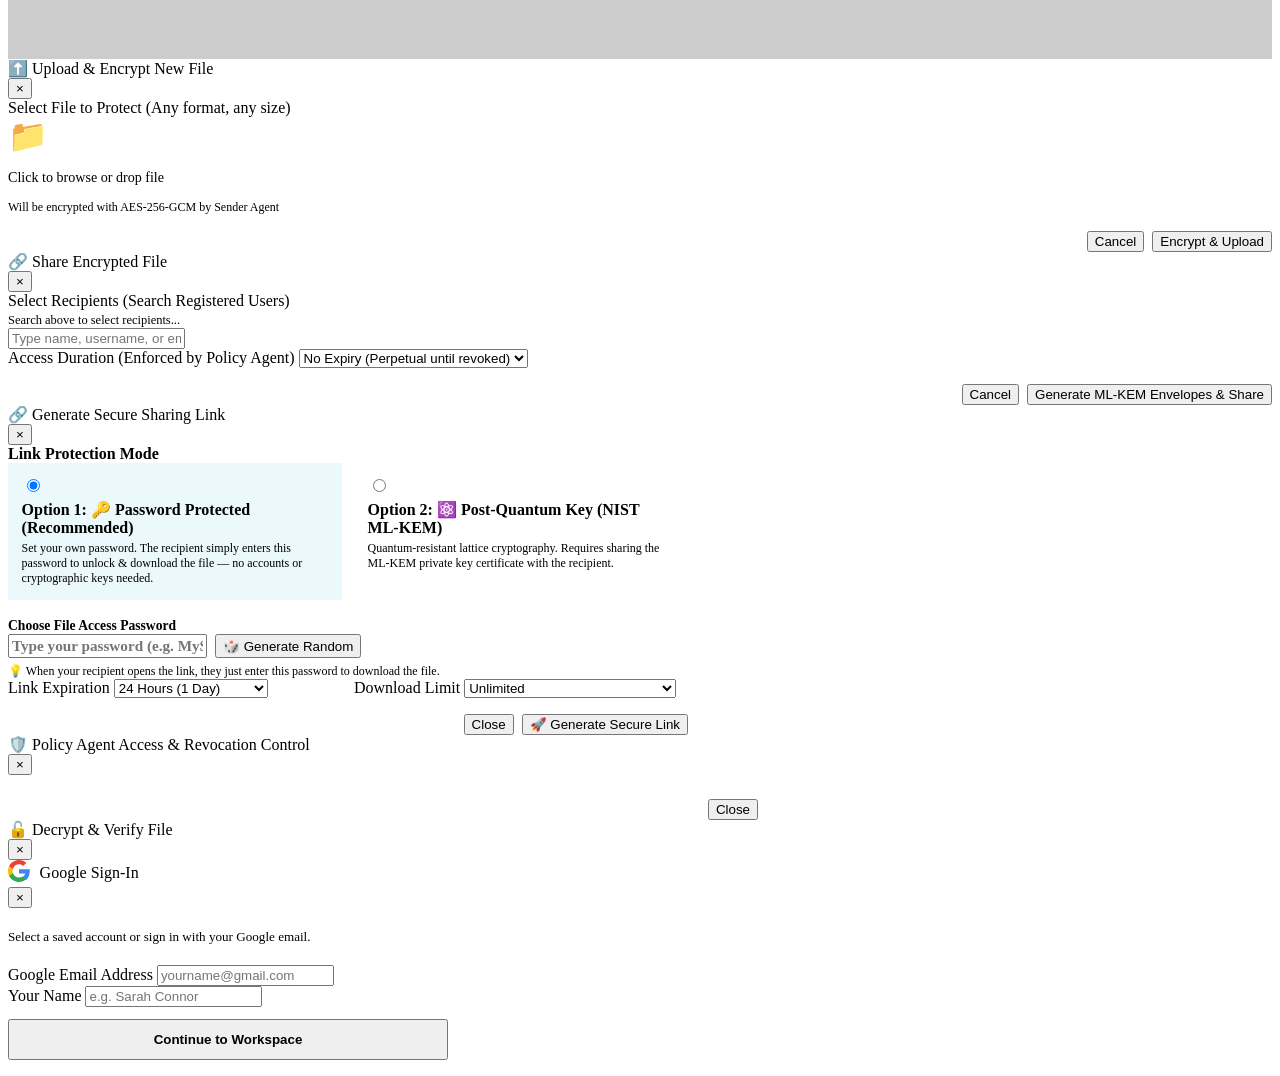
==== commit 816cf464: "feat: configure Google OAuth integration, remove Apple auth, and streamline login to Google and Emai" ====
--- a/app/static/index.html
+++ b/app/static/index.html
@@ -8,103 +8,86 @@
   <link rel="preconnect" href="https://fonts.googleapis.com">
   <link rel="preconnect" href="https://fonts.gstatic.com" crossorigin>
   <link href="https://fonts.googleapis.com/css2?family=Inter:wght@400;500;600;700&family=JetBrains+Mono:wght@400;500;700&display=swap" rel="stylesheet">
+  <script src="https://accounts.google.com/gsi/client" async defer></script>
 </head>
 <body>
 
   <!-- Toast Notification Container -->
   <div id="toastContainer" class="toast-container"></div>
 
-  <!-- Real-World Authentication Modal / Screen -->
+  <!-- Streamlined Authentication Screen: Google Login & Email Sign-Up / Sign-In -->
   <div id="authOverlay" class="auth-overlay">
     <div class="auth-card">
       <div class="auth-header">
         <div class="auth-brand-icon">⚛️</div>
-        <h2 style="font-size:1.4rem; font-weight:700; margin-bottom:0.25rem;">QSafeShare Enterprise</h2>
+        <h2 style="font-size:1.4rem; font-weight:700; margin-bottom:0.25rem;">QSafeShare</h2>
         <p style="font-size:0.82rem; color:var(--text-dim);">Post-Quantum Secure Multi-Agent File Sharing</p>
       </div>
 
-      <!-- Primary Authentication: Google & Apple Sign-In -->
-      <div class="oauth-buttons">
-        <button type="button" class="btn-oauth btn-google" id="btnGoogleSignIn" onclick="openOAuthModal('google')">
+      <!-- Google Sign-In Container -->
+      <div class="oauth-buttons" style="margin-bottom:0.75rem;">
+        <div id="googleSignInDiv" style="display:flex; justify-content:center; width:100%; min-height:44px;"></div>
+        <button type="button" class="btn-oauth btn-google" id="btnGoogleSignIn" onclick="openOAuthModal('google')" style="display:flex;">
           <svg width="18" height="18" viewBox="0 0 24 24">
             <path fill="#4285F4" d="M23.745 12.27c0-.7-.06-1.4-.19-2.07H12v4.51h6.6c-.29 1.52-1.14 2.82-2.4 3.68v3.05h3.88c2.27-2.09 3.665-5.17 3.665-9.17z"/>
             <path fill="#34A853" d="M12 24c3.24 0 5.95-1.08 7.93-2.91l-3.88-3.05c-1.08.72-2.45 1.16-4.05 1.16-3.12 0-5.77-2.1-6.72-4.93H1.25v3.15C3.26 21.36 7.33 24 12 24z"/>
             <path fill="#FBBC05" d="M5.28 14.27c-.25-.72-.38-1.49-.38-2.27s.13-1.55.38-2.27V6.58H1.25C.45 8.18 0 9.98 0 12s.45 3.82 1.25 5.42l4.03-3.15z"/>
             <path fill="#EA4335" d="M12 4.75c1.77 0 3.35.61 4.6 1.8l3.42-3.42C17.95 1.19 15.24 0 12 0 7.33 0 3.26 2.64 1.25 6.58l4.03 3.15c.95-2.83 3.6-4.98 6.72-4.98z"/>
           </svg>
-          <span>Continue with Google</span>
+          <span>Sign in with Google</span>
         </button>
-
-        <button type="button" class="btn-oauth btn-apple" id="btnAppleSignIn" onclick="openOAuthModal('apple')">
-          <svg width="18" height="18" viewBox="0 0 170 170" fill="currentColor">
-            <path d="M150.37 130.25c-2.45 5.66-5.35 10.87-8.71 15.66-4.58 6.53-8.33 11.05-11.22 13.56-4.48 4.12-9.28 6.23-14.42 6.35-3.69 0-8.14-1.05-13.32-3.18-5.19-2.12-9.97-3.17-14.34-3.17-4.58 0-9.49 1.05-14.75 3.17-5.26 2.13-9.5 3.24-12.74 3.35-4.35.13-9.16-1.9-14.42-6.08-3.7-3.05-7.62-7.85-11.77-14.4-6.41-10.13-11.36-21.57-14.85-34.33-3.48-12.75-5.23-24.81-5.23-36.19 0-14.7 3.59-26.87 10.77-36.5 7.18-9.63 16.32-14.51 27.42-14.64 4.58 0 9.8 1.2 15.67 3.6 5.88 2.4 9.47 3.66 10.78 3.78 1.74-.24 5.56-1.58 11.46-4.02 5.9-2.44 10.7-3.54 14.41-3.3 10.66.44 19.34 4.3 26.04 11.58-9.37 5.66-14.06 13.72-14.06 24.18 0 7.73 2.72 14.26 8.17 19.6 5.44 5.34 12.08 8.38 19.92 9.14-2.18 6.53-4.9 13.06-8.16 19.6zm-29.62-111.97c0 4.9-1.31 9.7-3.92 14.4-2.61 4.7-6.2 8.4-10.77 11.1-1.31-4.47-1.42-8.93-.33-13.39 1.1-4.46 3.16-8.71 6.1-12.74 3.05-4.14 6.64-7.29 10.78-9.47 4.14-2.18 8.05-3.37 11.75-3.59.54 4.47.54 9.03-.33 13.69z"/>
-          </svg>
-          <span>Continue with Apple</span>
+      </div>
+
+      <div id="oauthMainStatus" style="display:none; font-size:0.8rem; text-align:center; margin-bottom:0.75rem; padding:0.4rem; border-radius:var(--radius-sm); background:rgba(6, 182, 212, 0.1);"></div>
+
+      <div class="auth-divider">
+        <span>or continue with email</span>
+      </div>
+
+      <!-- Direct Email Tabs: Sign In / Email Sign Up -->
+      <div class="auth-tabs">
+        <button type="button" class="auth-tab-btn active" id="authTabSignIn">Email Sign In</button>
+        <button type="button" class="auth-tab-btn" id="authTabSignUp">Email Sign Up</button>
+      </div>
+
+      <!-- Sign In Form -->
+      <form id="signInForm">
+        <div class="form-group">
+          <label>Email Address</label>
+          <input type="email" id="loginUsername" class="form-control" placeholder="you@example.com" required autocomplete="email">
+        </div>
+        <div class="form-group">
+          <label>Password</label>
+          <input type="password" id="loginPassword" class="form-control" placeholder="••••••••••••" required autocomplete="current-password">
+        </div>
+        <div id="signInError" style="margin-bottom:0.75rem; font-size:0.82rem;"></div>
+        <button type="submit" class="btn btn-primary" style="width:100%; padding:0.75rem; font-weight:600;">
+          Sign In to Workspace
         </button>
-      </div>
-
-      <div id="oauthMainStatus" style="display:none; font-size:0.8rem; text-align:center; margin-bottom:0.75rem; padding:0.4rem; border-radius:var(--radius-sm); background:rgba(6, 182, 212, 0.1);"></div>
-
-      <div style="background:rgba(6, 182, 212, 0.08); border:1px solid rgba(6, 182, 212, 0.2); border-radius:var(--radius-sm); padding:0.65rem; margin-bottom:1rem; font-size:0.75rem; color:var(--text-muted); text-align:center;">
-        🛡️ Automatic <strong>NIST FIPS 203 ML-KEM-768</strong> Post-Quantum Key Vault provisioned on sign-in.
-      </div>
-
-      <div class="auth-divider">
-        <span>or use demo / email credentials</span>
-      </div>
-
-      <div style="text-align:center; margin-bottom:0.75rem;">
-        <button type="button" class="btn btn-secondary btn-sm" id="toggleEmailAuthBtn" onclick="toggleEmailAuthSection()">
-          ✉️ Email & Demo Credentials ▼
+      </form>
+
+      <!-- Email Sign Up Form -->
+      <form id="signUpForm" style="display:none;">
+        <div class="form-group">
+          <label>Full Name</label>
+          <input type="text" id="regFullName" class="form-control" placeholder="e.g. Sarah Connor" required autocomplete="name">
+        </div>
+        <div class="form-group">
+          <label>Email Address</label>
+          <input type="email" id="regEmail" class="form-control" placeholder="e.g. sarah@example.com" required autocomplete="email">
+        </div>
+        <div class="form-group">
+          <label>Password (Min. 6 characters)</label>
+          <input type="password" id="regPassword" class="form-control" placeholder="••••••••••••" required autocomplete="new-password" minlength="6">
+        </div>
+        <div id="signUpError" style="margin-bottom:0.75rem; font-size:0.82rem;"></div>
+        <button type="submit" class="btn btn-primary" style="width:100%; padding:0.75rem; font-weight:600;">
+          Create Account & Generate PQ Keypair
         </button>
-      </div>
-
-      <!-- Collapsible Email / Demo Login Section -->
-      <div id="emailAuthSection" style="display:none;">
-        <div class="auth-tabs">
-          <button type="button" class="auth-tab-btn active" id="authTabSignIn">Sign In</button>
-          <button type="button" class="auth-tab-btn" id="authTabSignUp">Create Account</button>
-        </div>
-
-        <!-- Sign In Form -->
-        <form id="signInForm">
-          <div class="form-group">
-            <label>Username or Email</label>
-            <input type="text" id="loginUsername" class="form-control" placeholder="e.g. alice or user@domain.com" required autocomplete="username">
-          </div>
-          <div class="form-group">
-            <label>Password</label>
-            <input type="password" id="loginPassword" class="form-control" placeholder="••••••••••••" required autocomplete="current-password">
-          </div>
-          <div id="signInError" style="margin-bottom:1rem; font-size:0.82rem;"></div>
-          <button type="submit" class="btn btn-primary" style="width:100%;">
-            Sign In to Workspace
-          </button>
-        </form>
-
-        <!-- Sign Up Form -->
-        <form id="signUpForm" style="display:none;">
-          <div class="form-group">
-            <label>Full Name</label>
-            <input type="text" id="regFullName" class="form-control" placeholder="e.g. Sarah Connor" required autocomplete="name">
-          </div>
-          <div class="form-group">
-            <label>Username</label>
-            <input type="text" id="regUsername" class="form-control" placeholder="e.g. sconnor" required autocomplete="username">
-          </div>
-          <div class="form-group">
-            <label>Work Email</label>
-            <input type="email" id="regEmail" class="form-control" placeholder="e.g. sarah@cyberdyne.org" required autocomplete="email">
-          </div>
-          <div class="form-group">
-            <label>Password (Min. 6 characters)</label>
-            <input type="password" id="regPassword" class="form-control" placeholder="••••••••••••" required autocomplete="new-password" minlength="6">
-          </div>
-          <div id="signUpError" style="margin-bottom:1rem; font-size:0.82rem;"></div>
-          <button type="submit" class="btn btn-primary" style="width:100%;">
-            Register & Generate PQ Keypair
-          </button>
-        </form>
+      </form>
+
+      <div style="background:rgba(6, 182, 212, 0.08); border:1px solid rgba(6, 182, 212, 0.2); border-radius:var(--radius-sm); padding:0.65rem; margin-top:1.25rem; font-size:0.75rem; color:var(--text-muted); text-align:center;">
+        🛡️ Automatic <strong>NIST FIPS 203 ML-KEM-768</strong> Post-Quantum Key Vault provisioned on account creation.
       </div>
     </div>
   </div>
@@ -565,20 +548,27 @@
     </div>
   </div>
 
-  <!-- OAuth Provider Sign-In Modal (Google / Apple) -->
+  <!-- Google Sign-In & Account Switcher Modal -->
   <div class="modal-backdrop" id="oauthModal">
     <div class="modal" style="max-width:440px;">
       <div class="modal-header">
         <div style="display:flex; align-items:center; gap:0.6rem;">
-          <div id="oauthModalIcon" style="font-size:1.3rem;">🌐</div>
-          <div class="modal-title" id="oauthModalTitle">Sign in with Google</div>
+          <div id="oauthModalIcon" style="font-size:1.3rem;">
+            <svg width="22" height="22" viewBox="0 0 24 24">
+              <path fill="#4285F4" d="M23.745 12.27c0-.7-.06-1.4-.19-2.07H12v4.51h6.6c-.29 1.52-1.14 2.82-2.4 3.68v3.05h3.88c2.27-2.09 3.665-5.17 3.665-9.17z"/>
+              <path fill="#34A853" d="M12 24c3.24 0 5.95-1.08 7.93-2.91l-3.88-3.05c-1.08.72-2.45 1.16-4.05 1.16-3.12 0-5.77-2.1-6.72-4.93H1.25v3.15C3.26 21.36 7.33 24 12 24z"/>
+              <path fill="#FBBC05" d="M5.28 14.27c-.25-.72-.38-1.49-.38-2.27s.13-1.55.38-2.27V6.58H1.25C.45 8.18 0 9.98 0 12s.45 3.82 1.25 5.42l4.03-3.15z"/>
+              <path fill="#EA4335" d="M12 4.75c1.77 0 3.35.61 4.6 1.8l3.42-3.42C17.95 1.19 15.24 0 12 0 7.33 0 3.26 2.64 1.25 6.58l4.03 3.15c.95-2.83 3.6-4.98 6.72-4.98z"/>
+            </svg>
+          </div>
+          <div class="modal-title" id="oauthModalTitle">Google Sign-In</div>
         </div>
         <button class="close-btn">&times;</button>
       </div>
 
       <div style="padding:0.5rem 0;">
         <p style="font-size:0.82rem; color:var(--text-muted); margin-bottom:1.25rem;" id="oauthModalDescription">
-          Choose an account to continue to <strong>QSafeShare</strong>.
+          Select a saved account or sign in with your Google email.
         </p>
 
         <!-- Saved Accounts Section -->
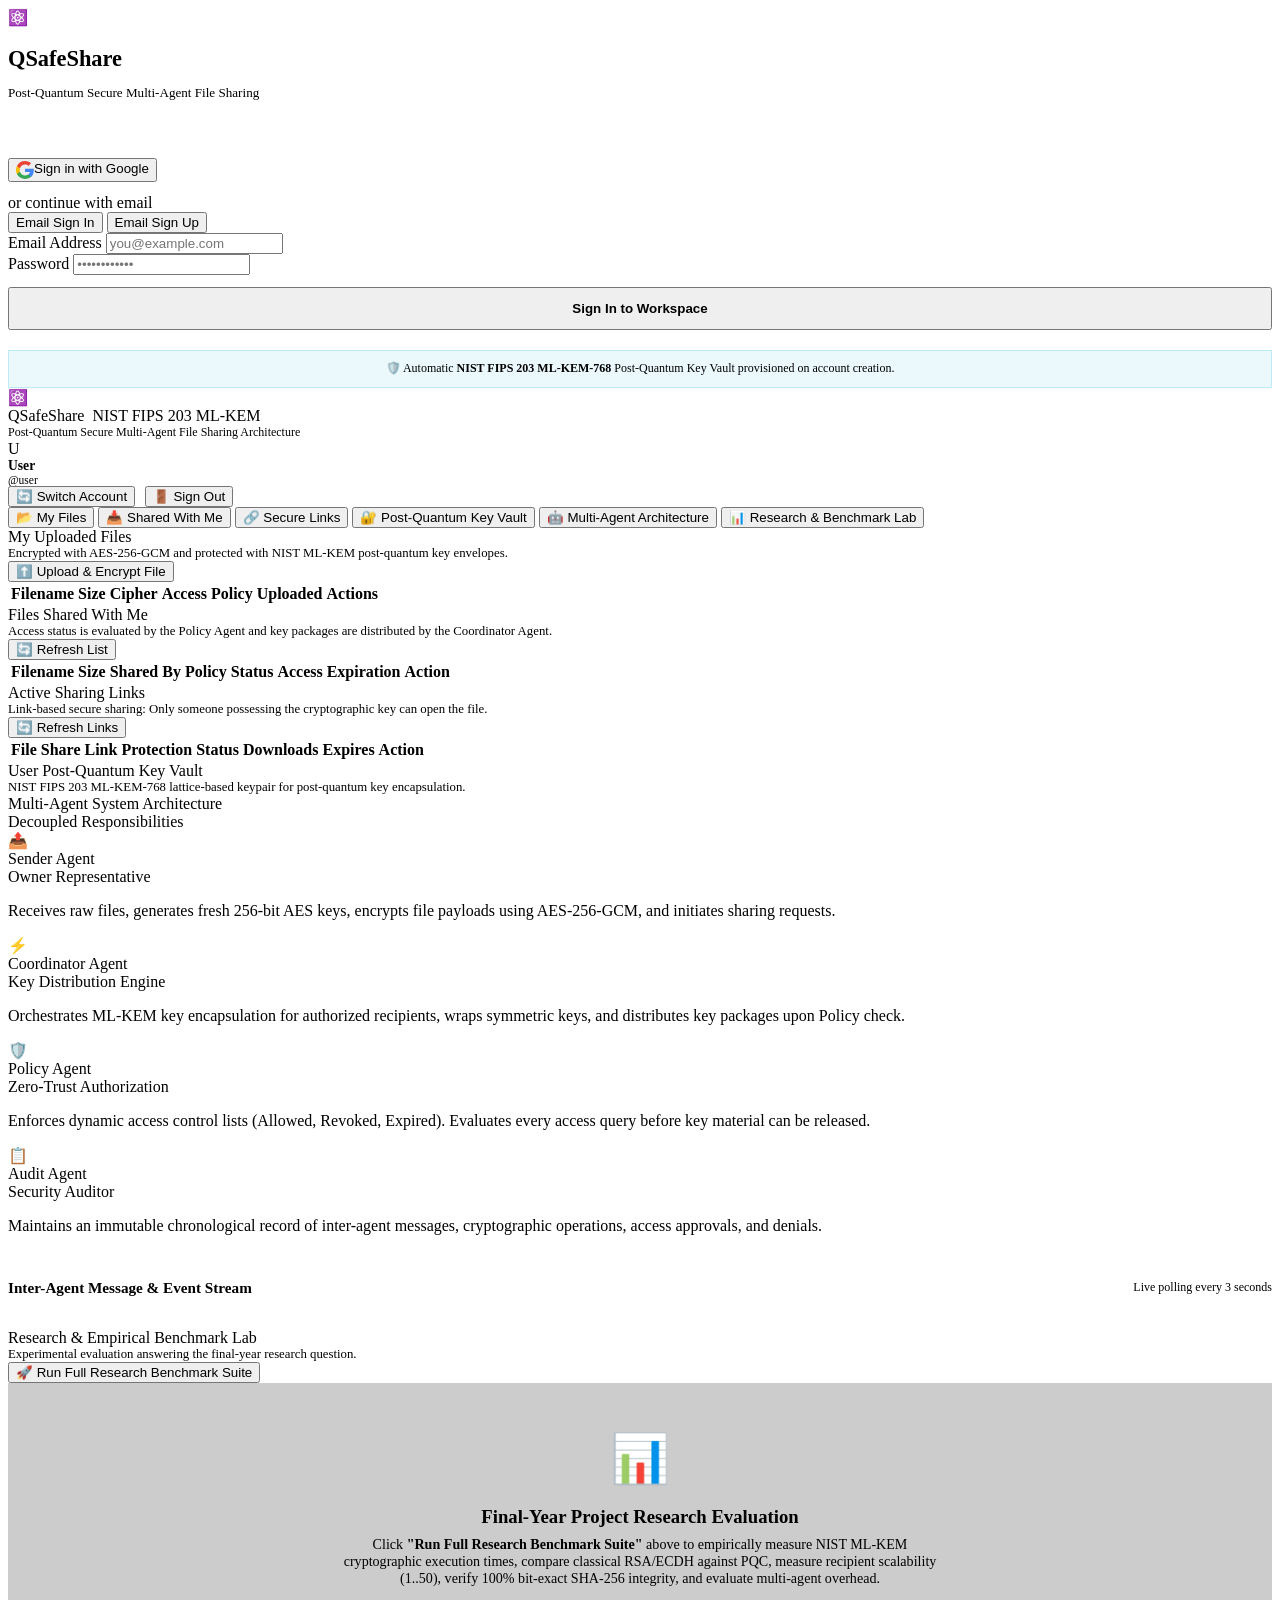
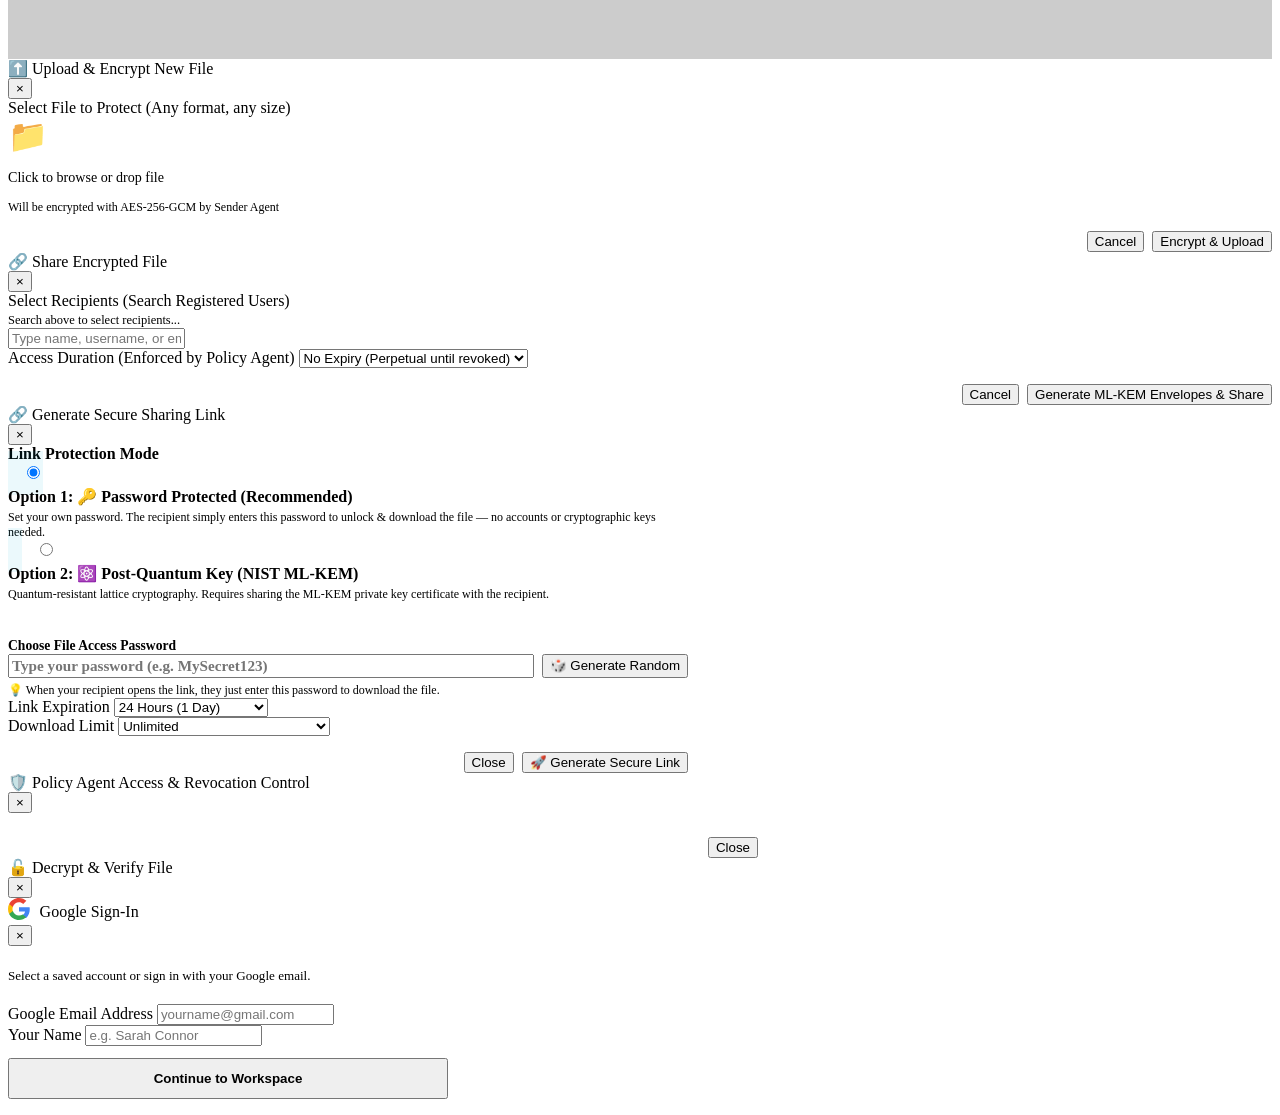
==== commit b9209938: "feat: responsive mobile device framing and layout adaptation for phones and tablets" ====
--- a/app/static/index.html
+++ b/app/static/index.html
@@ -444,7 +444,7 @@
       <form id="createLinkForm">
         <div class="form-group">
           <label style="font-weight:600;">Link Protection Mode</label>
-          <div style="display:grid; grid-template-columns: 1fr 1fr; gap:0.75rem;">
+          <div class="grid-2col-responsive">
             <label id="modeCardSecret" style="border:1px solid var(--pqc-cyan); border-radius:var(--radius-md); padding:0.85rem; cursor:pointer; background:rgba(6, 182, 212, 0.08);">
               <input type="radio" name="linkProtectionMode" value="SECRET_KEY" checked onchange="toggleLinkProtectionMode(this.value)">
               <strong style="color:var(--pqc-cyan); display:block; margin-top:0.25rem;">Option 1: 🔑 Password Protected (Recommended)</strong>
@@ -462,8 +462,8 @@
         <!-- Option 1: Secret Key / Password Options (Default) -->
         <div id="secretKeyLinkOptions" class="form-group" style="display:block; margin-top:1rem;">
           <label style="font-weight:600; color:var(--text-main); font-size:0.85rem;">Choose File Access Password</label>
-          <div style="display:flex; gap:0.5rem;">
-            <input type="text" id="customSecretKeyInput" class="form-control" placeholder="Type your password (e.g. MySecret123)" style="font-family:var(--font-mono); font-size:0.95rem; font-weight:600;">
+          <div style="display:flex; gap:0.5rem; flex-wrap:wrap;">
+            <input type="text" id="customSecretKeyInput" class="form-control" placeholder="Type your password (e.g. MySecret123)" style="font-family:var(--font-mono); font-size:0.95rem; font-weight:600; flex:1; min-width:200px;">
             <button type="button" class="btn btn-secondary btn-sm" onclick="generateRandomPassphrase()">🎲 Generate Random</button>
           </div>
           <small style="color:var(--text-dim); font-size:0.75rem; margin-top:0.35rem; display:block;">
@@ -483,7 +483,7 @@
           </div>
         </div>
 
-        <div style="display:grid; grid-template-columns: 1fr 1fr; gap:0.75rem;">
+        <div class="grid-2col-responsive">
           <div class="form-group">
             <label>Link Expiration</label>
             <select id="linkExpirySelect" class="form-control">
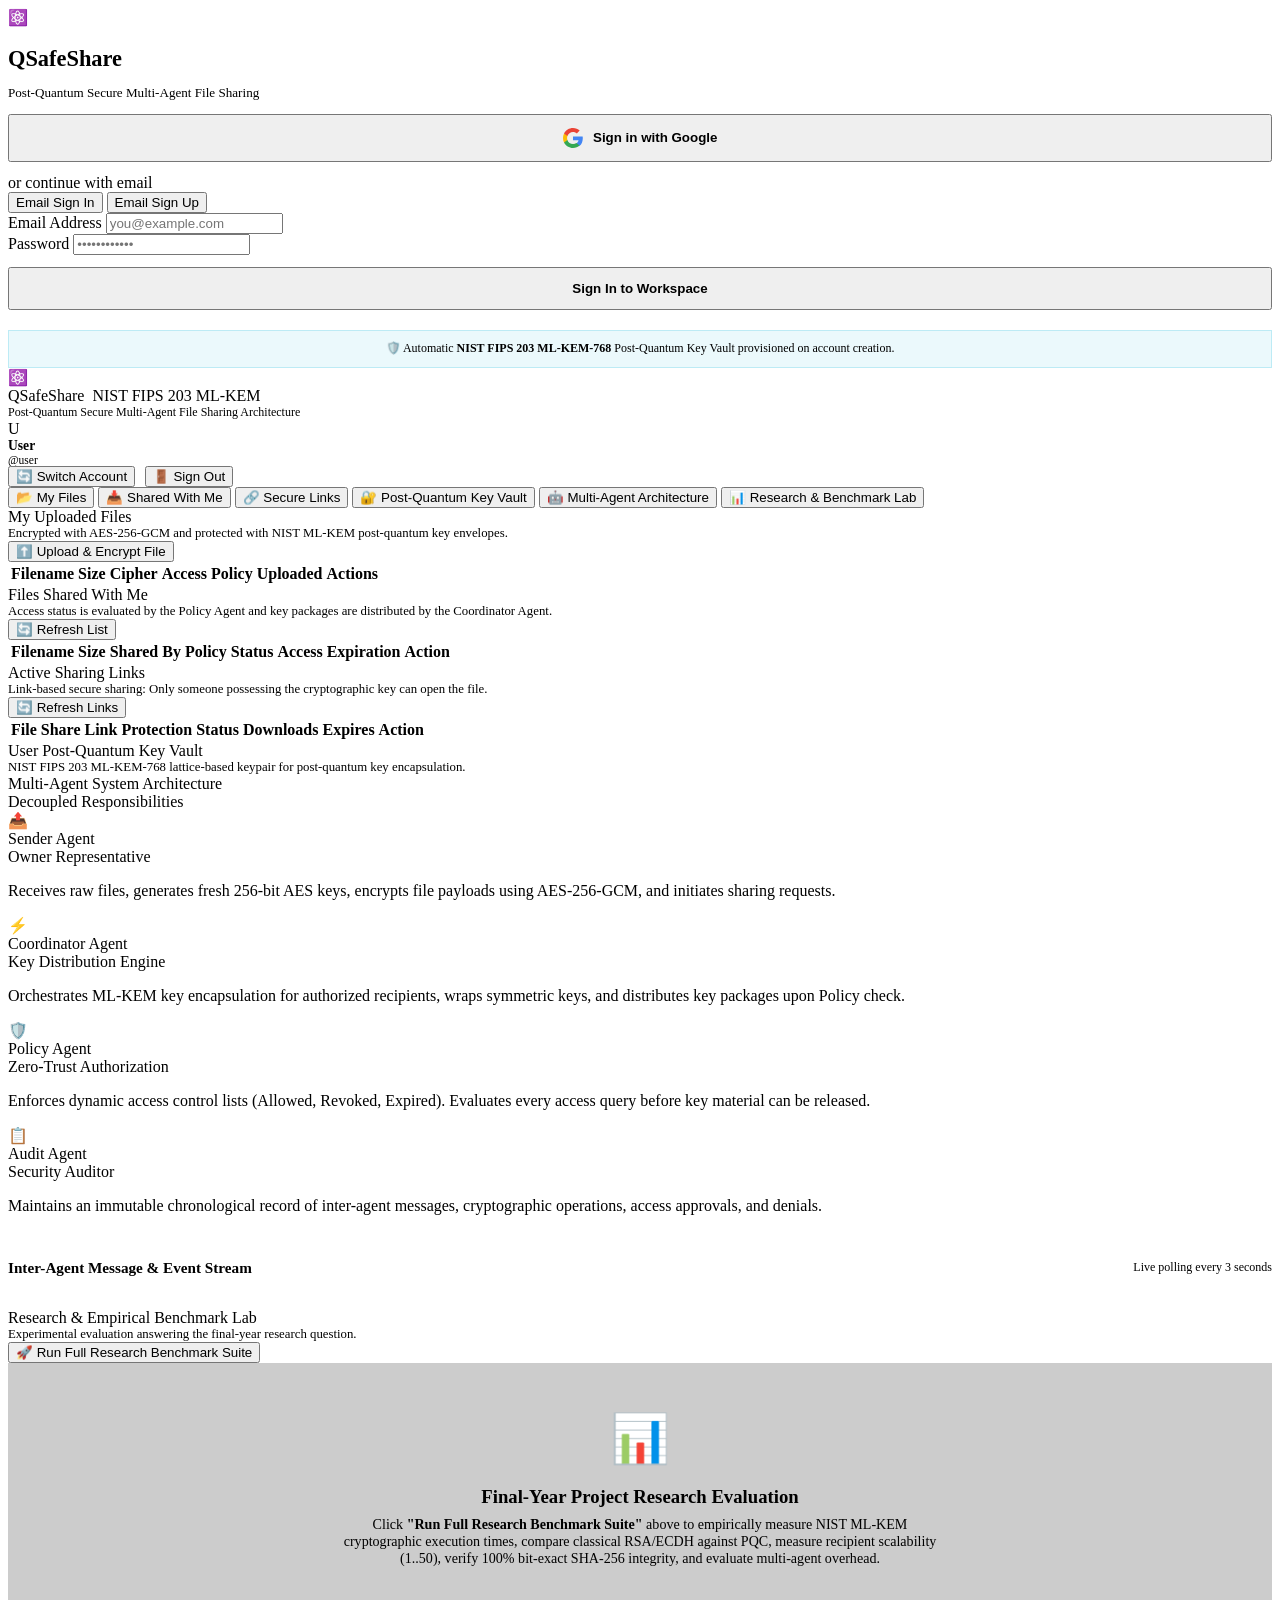
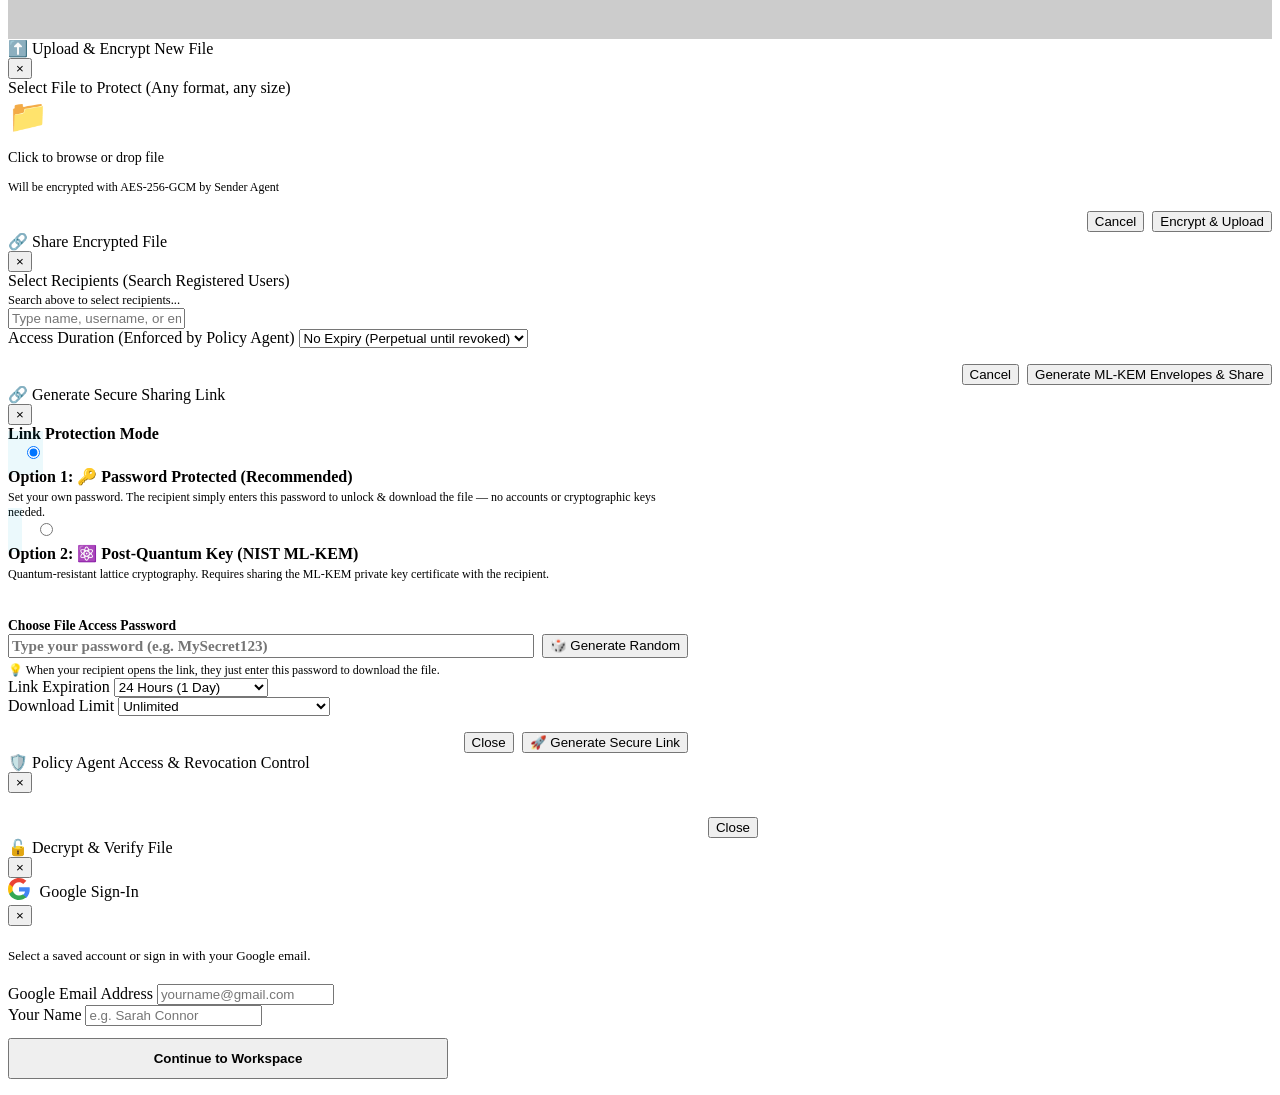
==== commit d72bea40: "feat(auth): complete Google OAuth 2.0 authorization code flow with automatic ML-KEM-768 key vault pr" ====
--- a/app/static/index.html
+++ b/app/static/index.html
@@ -26,9 +26,8 @@
 
       <!-- Google Sign-In Container -->
       <div class="oauth-buttons" style="margin-bottom:0.75rem;">
-        <div id="googleSignInDiv" style="display:flex; justify-content:center; width:100%; min-height:44px;"></div>
-        <button type="button" class="btn-oauth btn-google" id="btnGoogleSignIn" onclick="openOAuthModal('google')" style="display:flex;">
-          <svg width="18" height="18" viewBox="0 0 24 24">
+        <button type="button" class="btn-oauth btn-google" id="btnGoogleSignIn" onclick="redirectToGoogleLogin()" style="display:flex; width:100%; justify-content:center; align-items:center; gap:0.65rem; padding:0.75rem 1rem; font-weight:600;">
+          <svg width="20" height="20" viewBox="0 0 24 24">
             <path fill="#4285F4" d="M23.745 12.27c0-.7-.06-1.4-.19-2.07H12v4.51h6.6c-.29 1.52-1.14 2.82-2.4 3.68v3.05h3.88c2.27-2.09 3.665-5.17 3.665-9.17z"/>
             <path fill="#34A853" d="M12 24c3.24 0 5.95-1.08 7.93-2.91l-3.88-3.05c-1.08.72-2.45 1.16-4.05 1.16-3.12 0-5.77-2.1-6.72-4.93H1.25v3.15C3.26 21.36 7.33 24 12 24z"/>
             <path fill="#FBBC05" d="M5.28 14.27c-.25-.72-.38-1.49-.38-2.27s.13-1.55.38-2.27V6.58H1.25C.45 8.18 0 9.98 0 12s.45 3.82 1.25 5.42l4.03-3.15z"/>
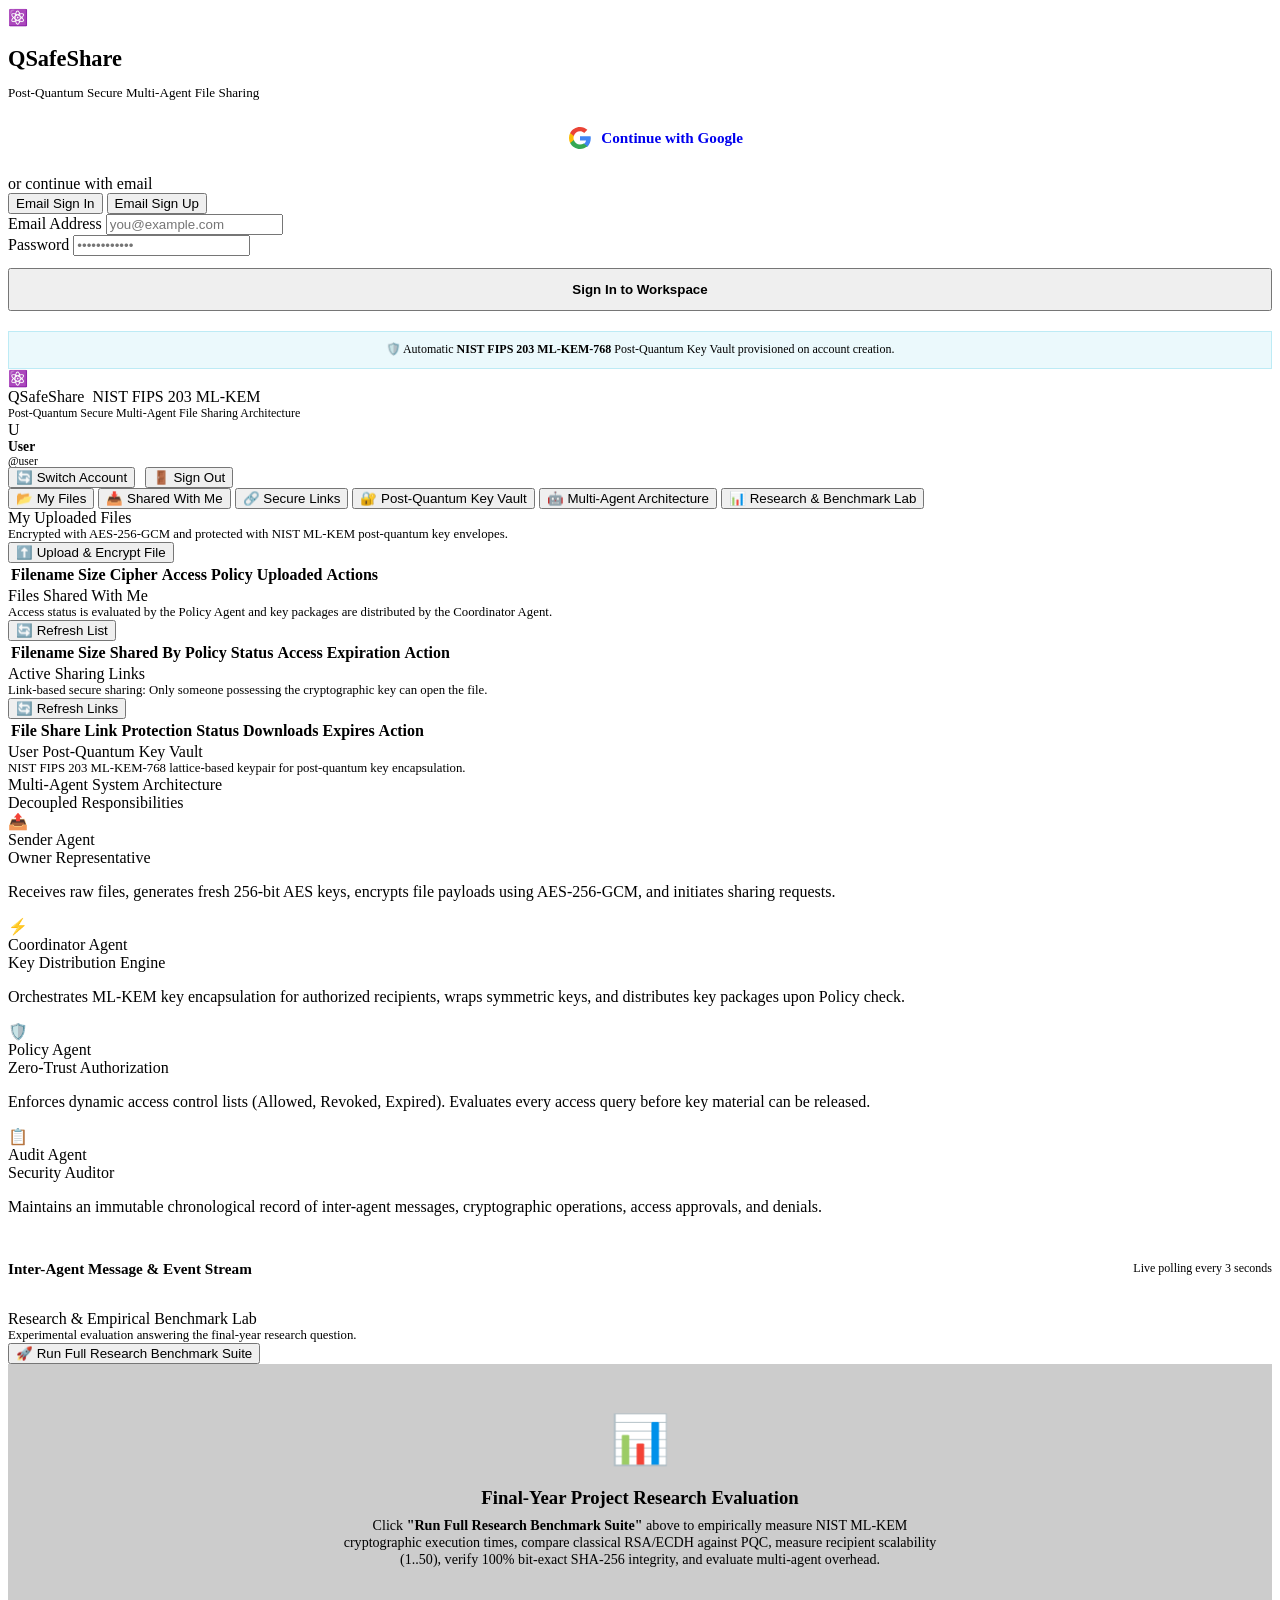
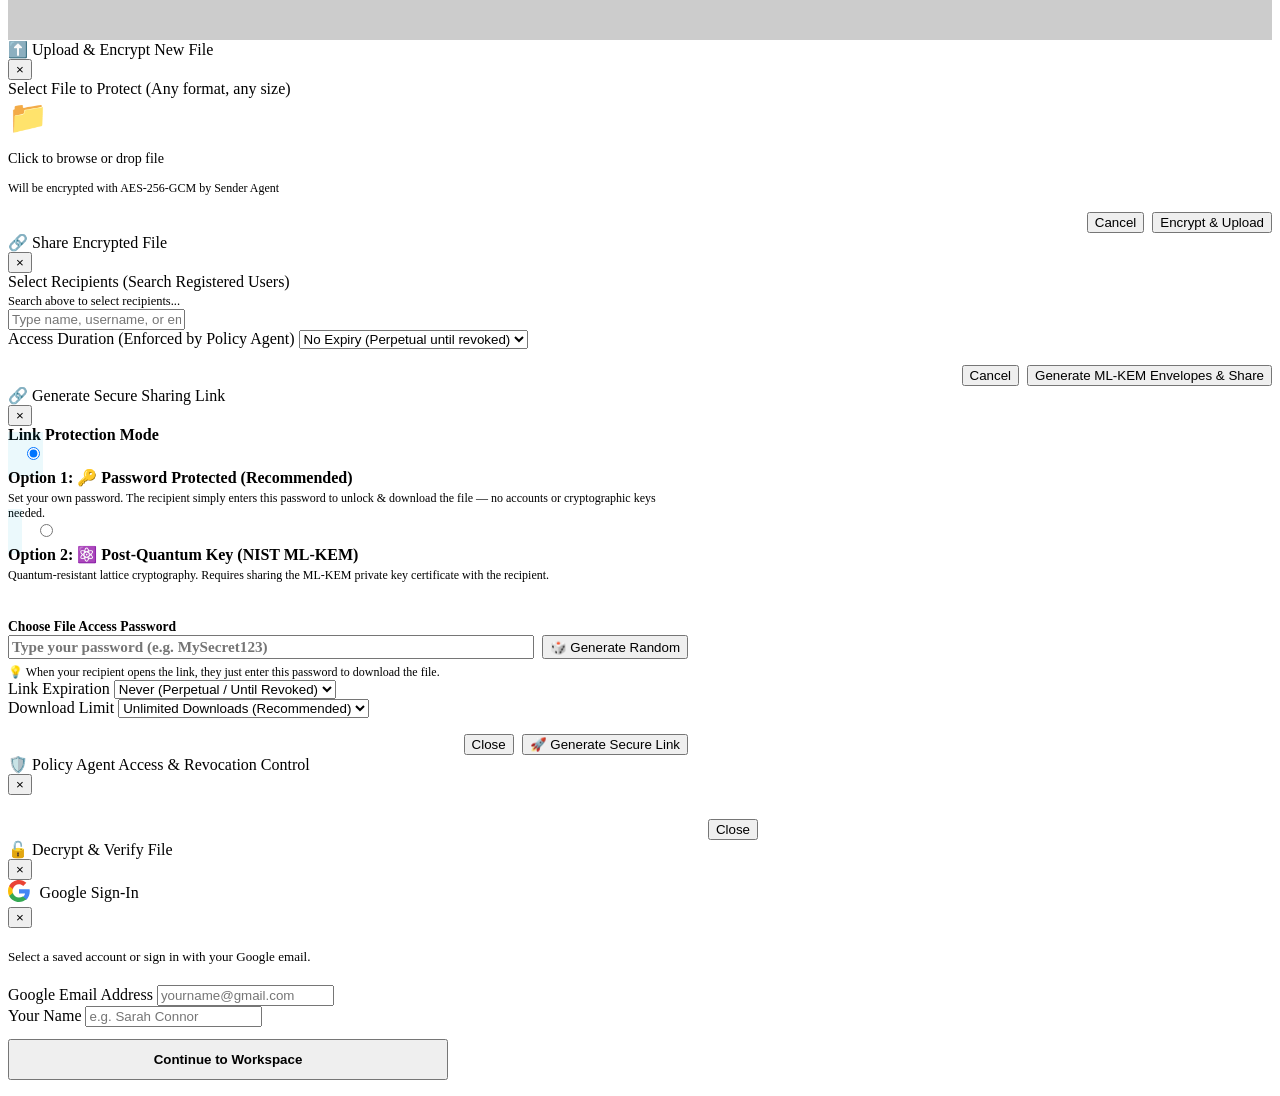
==== commit d3264d47: "fix: streamline 1-tap Google login, add persistent PostgreSQL database support for Vercel, and elimi" ====
--- a/app/static/index.html
+++ b/app/static/index.html
@@ -8,7 +8,23 @@
   <link rel="preconnect" href="https://fonts.googleapis.com">
   <link rel="preconnect" href="https://fonts.gstatic.com" crossorigin>
   <link href="https://fonts.googleapis.com/css2?family=Inter:wght@400;500;600;700&family=JetBrains+Mono:wght@400;500;700&display=swap" rel="stylesheet">
-  <script src="https://accounts.google.com/gsi/client" async defer></script>
+  <script>
+    // 0ms Auth Resolution: Suppress login overlay immediately if already authenticated or returning with token
+    (function() {
+      var search = window.location.search || "";
+      var hasTokenInUrl = search.indexOf("token=") !== -1;
+      var hasStoredToken = false;
+      try { hasStoredToken = !!localStorage.getItem("qsafeshare_token"); } catch(e){}
+      if (hasTokenInUrl || hasStoredToken) {
+        document.documentElement.classList.add("auth-resolved");
+      }
+    })();
+  </script>
+  <style>
+    html.auth-resolved #authOverlay {
+      display: none !important;
+    }
+  </style>
 </head>
 <body>
 
@@ -24,17 +40,17 @@
         <p style="font-size:0.82rem; color:var(--text-dim);">Post-Quantum Secure Multi-Agent File Sharing</p>
       </div>
 
-      <!-- Google Sign-In Container -->
+      <!-- Google Sign-In Container: 1-Tap Direct Login -->
       <div class="oauth-buttons" style="margin-bottom:0.75rem;">
-        <button type="button" class="btn-oauth btn-google" id="btnGoogleSignIn" onclick="redirectToGoogleLogin()" style="display:flex; width:100%; justify-content:center; align-items:center; gap:0.65rem; padding:0.75rem 1rem; font-weight:600;">
-          <svg width="20" height="20" viewBox="0 0 24 24">
+        <a href="/api/auth/oauth/google/login" class="btn-oauth btn-google" id="btnGoogleSignIn" style="text-decoration:none; display:flex; width:100%; justify-content:center; align-items:center; gap:0.65rem; padding:0.85rem 1rem; font-weight:600; font-size:0.95rem; cursor:pointer; -webkit-tap-highlight-color:transparent;">
+          <svg width="22" height="22" viewBox="0 0 24 24">
             <path fill="#4285F4" d="M23.745 12.27c0-.7-.06-1.4-.19-2.07H12v4.51h6.6c-.29 1.52-1.14 2.82-2.4 3.68v3.05h3.88c2.27-2.09 3.665-5.17 3.665-9.17z"/>
             <path fill="#34A853" d="M12 24c3.24 0 5.95-1.08 7.93-2.91l-3.88-3.05c-1.08.72-2.45 1.16-4.05 1.16-3.12 0-5.77-2.1-6.72-4.93H1.25v3.15C3.26 21.36 7.33 24 12 24z"/>
             <path fill="#FBBC05" d="M5.28 14.27c-.25-.72-.38-1.49-.38-2.27s.13-1.55.38-2.27V6.58H1.25C.45 8.18 0 9.98 0 12s.45 3.82 1.25 5.42l4.03-3.15z"/>
             <path fill="#EA4335" d="M12 4.75c1.77 0 3.35.61 4.6 1.8l3.42-3.42C17.95 1.19 15.24 0 12 0 7.33 0 3.26 2.64 1.25 6.58l4.03 3.15c.95-2.83 3.6-4.98 6.72-4.98z"/>
           </svg>
-          <span>Sign in with Google</span>
-        </button>
+          <span>Continue with Google</span>
+        </a>
       </div>
 
       <div id="oauthMainStatus" style="display:none; font-size:0.8rem; text-align:center; margin-bottom:0.75rem; padding:0.4rem; border-radius:var(--radius-sm); background:rgba(6, 182, 212, 0.1);"></div>
@@ -413,12 +429,12 @@
         <div class="form-group">
           <label>Access Duration (Enforced by Policy Agent)</label>
           <select id="shareExpirySelect" class="form-control">
-            <option value="">No Expiry (Perpetual until revoked)</option>
-            <option value="1">1 Hour</option>
+            <option value="" selected>No Expiry (Perpetual until revoked)</option>
+            <option value="720">30 Days (1 Month)</option>
+            <option value="168">7 Days (1 Week)</option>
+            <option value="72">3 Days (72 Hours)</option>
             <option value="24">24 Hours (1 Day)</option>
-            <option value="72">3 Days (72 Hours)</option>
-            <option value="168">7 Days (1 Week)</option>
-            <option value="720">30 Days (1 Month)</option>
+            <option value="1">1 Hour (Temporary)</option>
           </select>
         </div>
         <div id="shareStatusMsg" style="margin-bottom:1rem; font-size:0.85rem;"></div>
@@ -486,21 +502,21 @@
           <div class="form-group">
             <label>Link Expiration</label>
             <select id="linkExpirySelect" class="form-control">
+              <option value="" selected>Never (Perpetual / Until Revoked)</option>
+              <option value="720">30 Days (1 Month)</option>
+              <option value="168">7 Days (1 Week)</option>
+              <option value="72">3 Days (72 Hours)</option>
               <option value="24">24 Hours (1 Day)</option>
-              <option value="1">1 Hour</option>
-              <option value="72">3 Days</option>
-              <option value="168">7 Days</option>
-              <option value="720">30 Days</option>
-              <option value="">Never (Until Revoked)</option>
+              <option value="1">1 Hour (Temporary)</option>
             </select>
           </div>
           <div class="form-group">
             <label>Download Limit</label>
             <select id="linkMaxDownloadsSelect" class="form-control">
-              <option value="">Unlimited</option>
+              <option value="" selected>Unlimited Downloads (Recommended)</option>
+              <option value="10">10 Downloads</option>
+              <option value="5">5 Downloads</option>
               <option value="1">1 Download (Burn after reading)</option>
-              <option value="5">5 Downloads</option>
-              <option value="10">10 Downloads</option>
             </select>
           </div>
         </div>
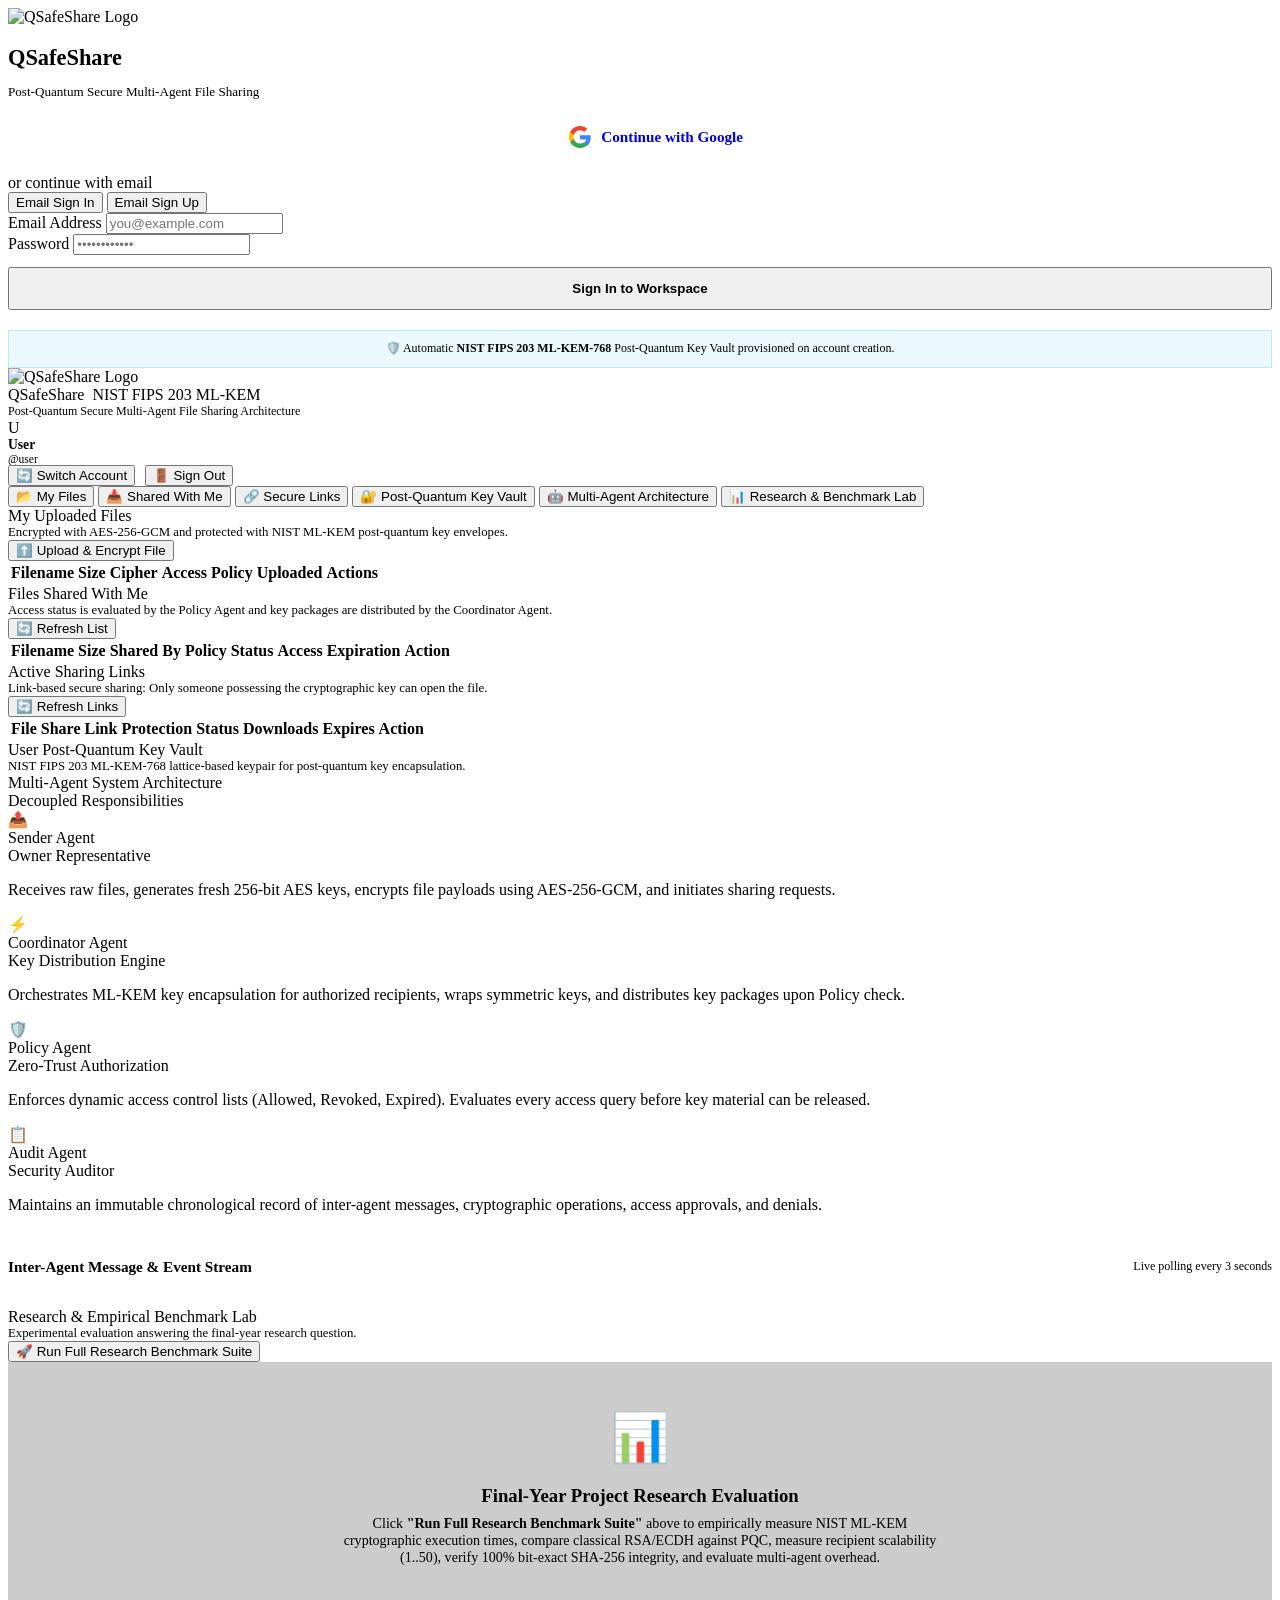
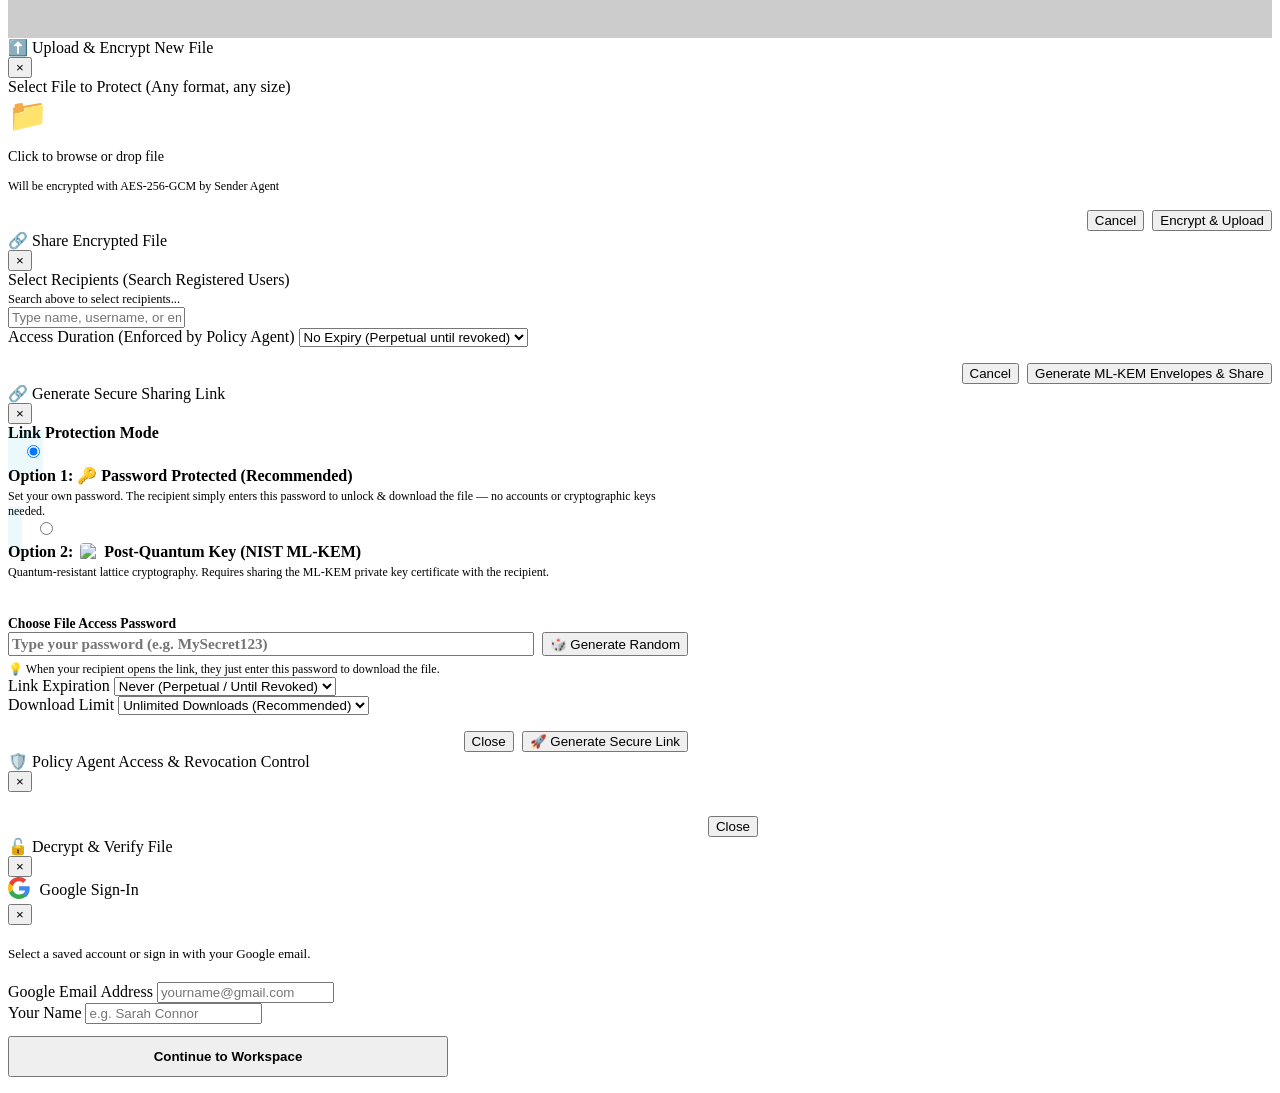
==== commit bb75c854: "Update official logo across login screen, navigation headers, share landing page, favicon, and READM" ====
--- a/app/static/index.html
+++ b/app/static/index.html
@@ -4,7 +4,9 @@
   <meta charset="UTF-8">
   <meta name="viewport" content="width=device-width, initial-scale=1.0">
   <title>QSafeShare — Post-Quantum Secure Multi-Agent File Sharing</title>
-  <link rel="stylesheet" href="/static/css/style.css">
+  <link rel="icon" type="image/png" href="/static/img/favicon.png?v=1.3.0">
+  <link rel="apple-touch-icon" href="/static/img/logo_128.png?v=1.3.0">
+  <link rel="stylesheet" href="/static/css/style.css?v=1.3.0">
   <link rel="preconnect" href="https://fonts.googleapis.com">
   <link rel="preconnect" href="https://fonts.gstatic.com" crossorigin>
   <link href="https://fonts.googleapis.com/css2?family=Inter:wght@400;500;600;700&family=JetBrains+Mono:wght@400;500;700&display=swap" rel="stylesheet">
@@ -35,7 +37,7 @@
   <div id="authOverlay" class="auth-overlay">
     <div class="auth-card">
       <div class="auth-header">
-        <div class="auth-brand-icon">⚛️</div>
+        <img src="/static/img/logo_128.png?v=1.3.0" alt="QSafeShare Logo" class="auth-brand-icon">
         <h2 style="font-size:1.4rem; font-weight:700; margin-bottom:0.25rem;">QSafeShare</h2>
         <p style="font-size:0.82rem; color:var(--text-dim);">Post-Quantum Secure Multi-Agent File Sharing</p>
       </div>
@@ -111,7 +113,7 @@
   <header>
     <div class="header-container">
       <div class="brand">
-        <div class="brand-icon">⚛️</div>
+        <img src="/static/img/logo_128.png?v=1.3.0" alt="QSafeShare Logo" class="brand-icon">
         <div>
           <div style="display:flex; align-items:center; gap:0.5rem;">
             <span class="brand-title">QSafeShare</span>
@@ -468,7 +470,7 @@
 
             <label id="modeCardMlkem" style="border:1px solid var(--border-color); border-radius:var(--radius-md); padding:0.85rem; cursor:pointer; background:var(--bg-secondary);">
               <input type="radio" name="linkProtectionMode" value="ML_KEM" onchange="toggleLinkProtectionMode(this.value)">
-              <strong style="color:var(--text-main); display:block; margin-top:0.25rem;">Option 2: ⚛️ Post-Quantum Key (NIST ML-KEM)</strong>
+              <strong style="color:var(--text-main); display:flex; align-items:center; gap:0.4rem; margin-top:0.25rem;">Option 2: <img src="/static/img/logo_128.png?v=1.3.0" style="width:18px; height:18px; border-radius:4px;" alt="PQ Logo"> Post-Quantum Key (NIST ML-KEM)</strong>
               <span style="font-size:0.75rem; color:var(--text-muted); display:block; margin-top:0.25rem;">Quantum-resistant lattice cryptography. Requires sharing the ML-KEM private key certificate with the recipient.</span>
             </label>
           </div>
@@ -618,8 +620,8 @@
   </div>
 
   <!-- Scripts -->
-  <script src="/static/js/app.js"></script>
-  <script src="/static/js/crypto_vault.js"></script>
-  <script src="/static/js/benchmarks.js"></script>
+  <script src="/static/js/app.js?v=1.3.0"></script>
+  <script src="/static/js/crypto_vault.js?v=1.3.0"></script>
+  <script src="/static/js/benchmarks.js?v=1.3.0"></script>
 </body>
 </html>
